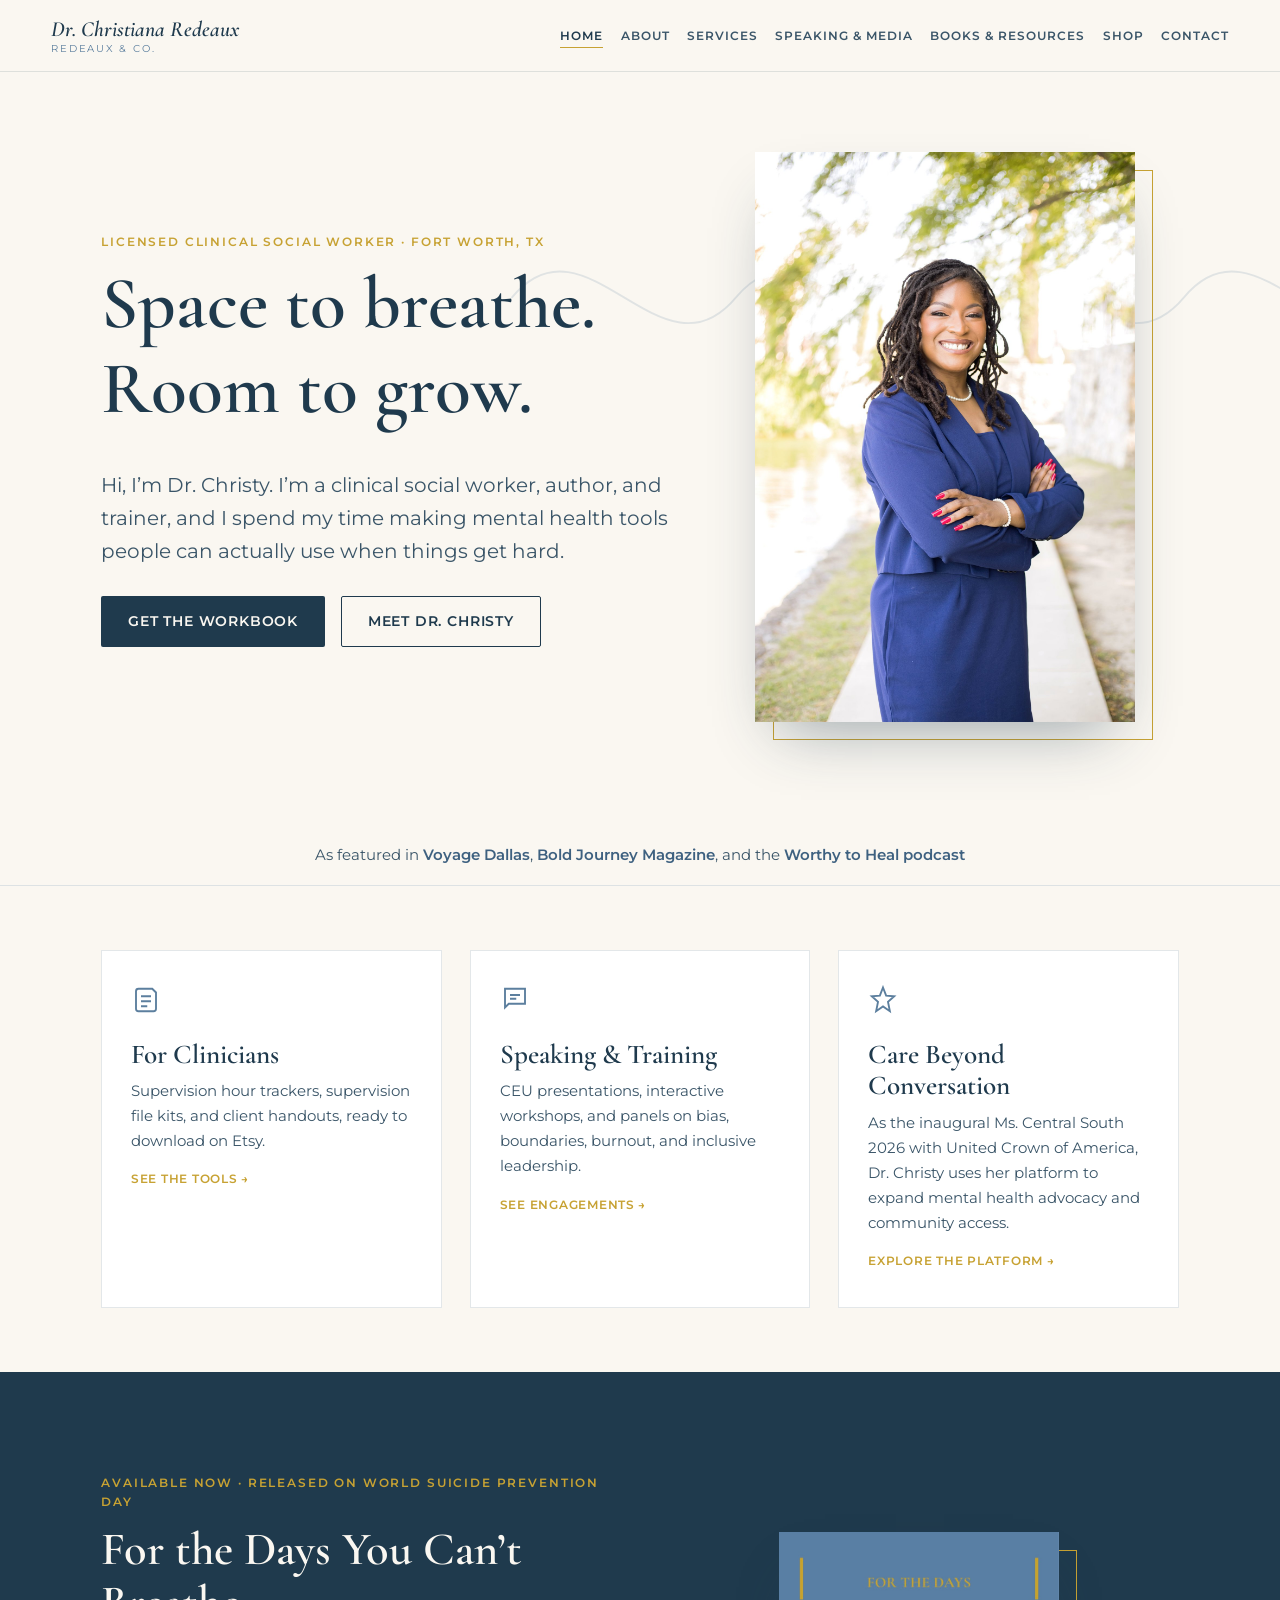
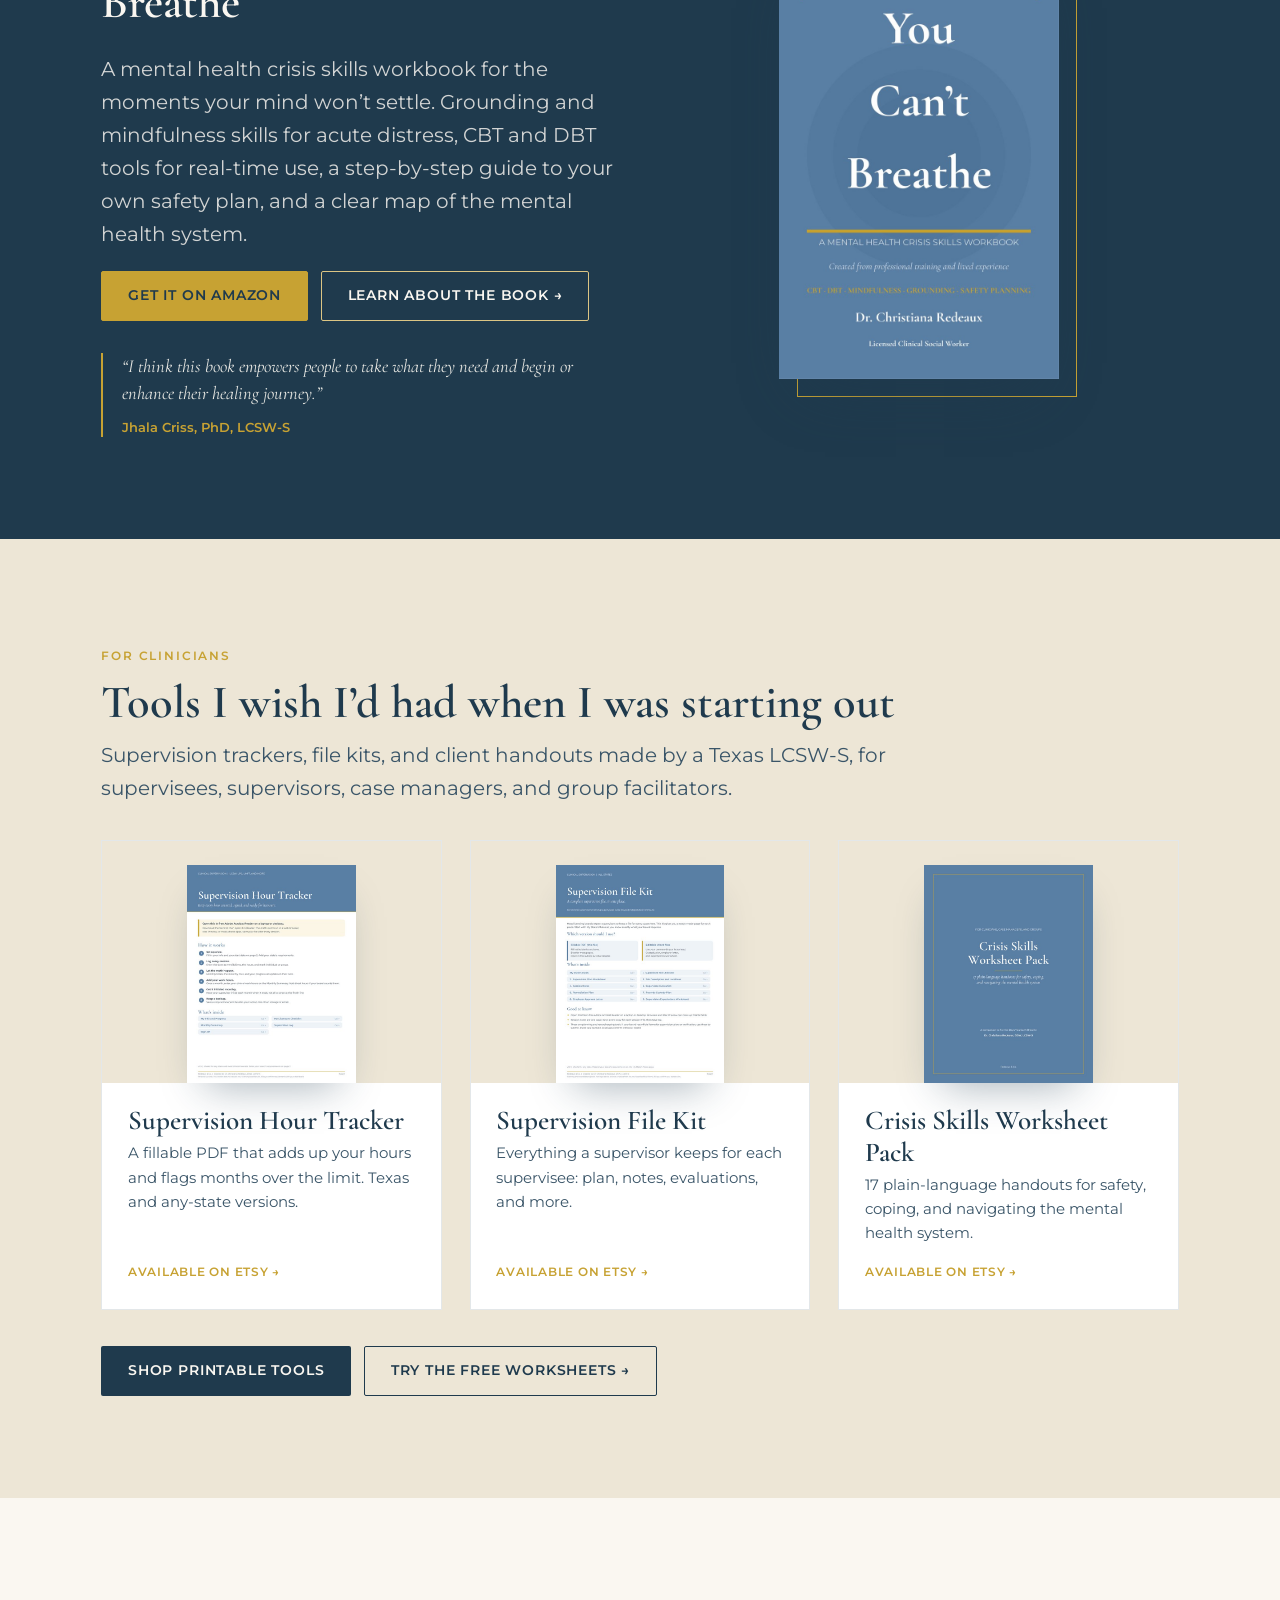
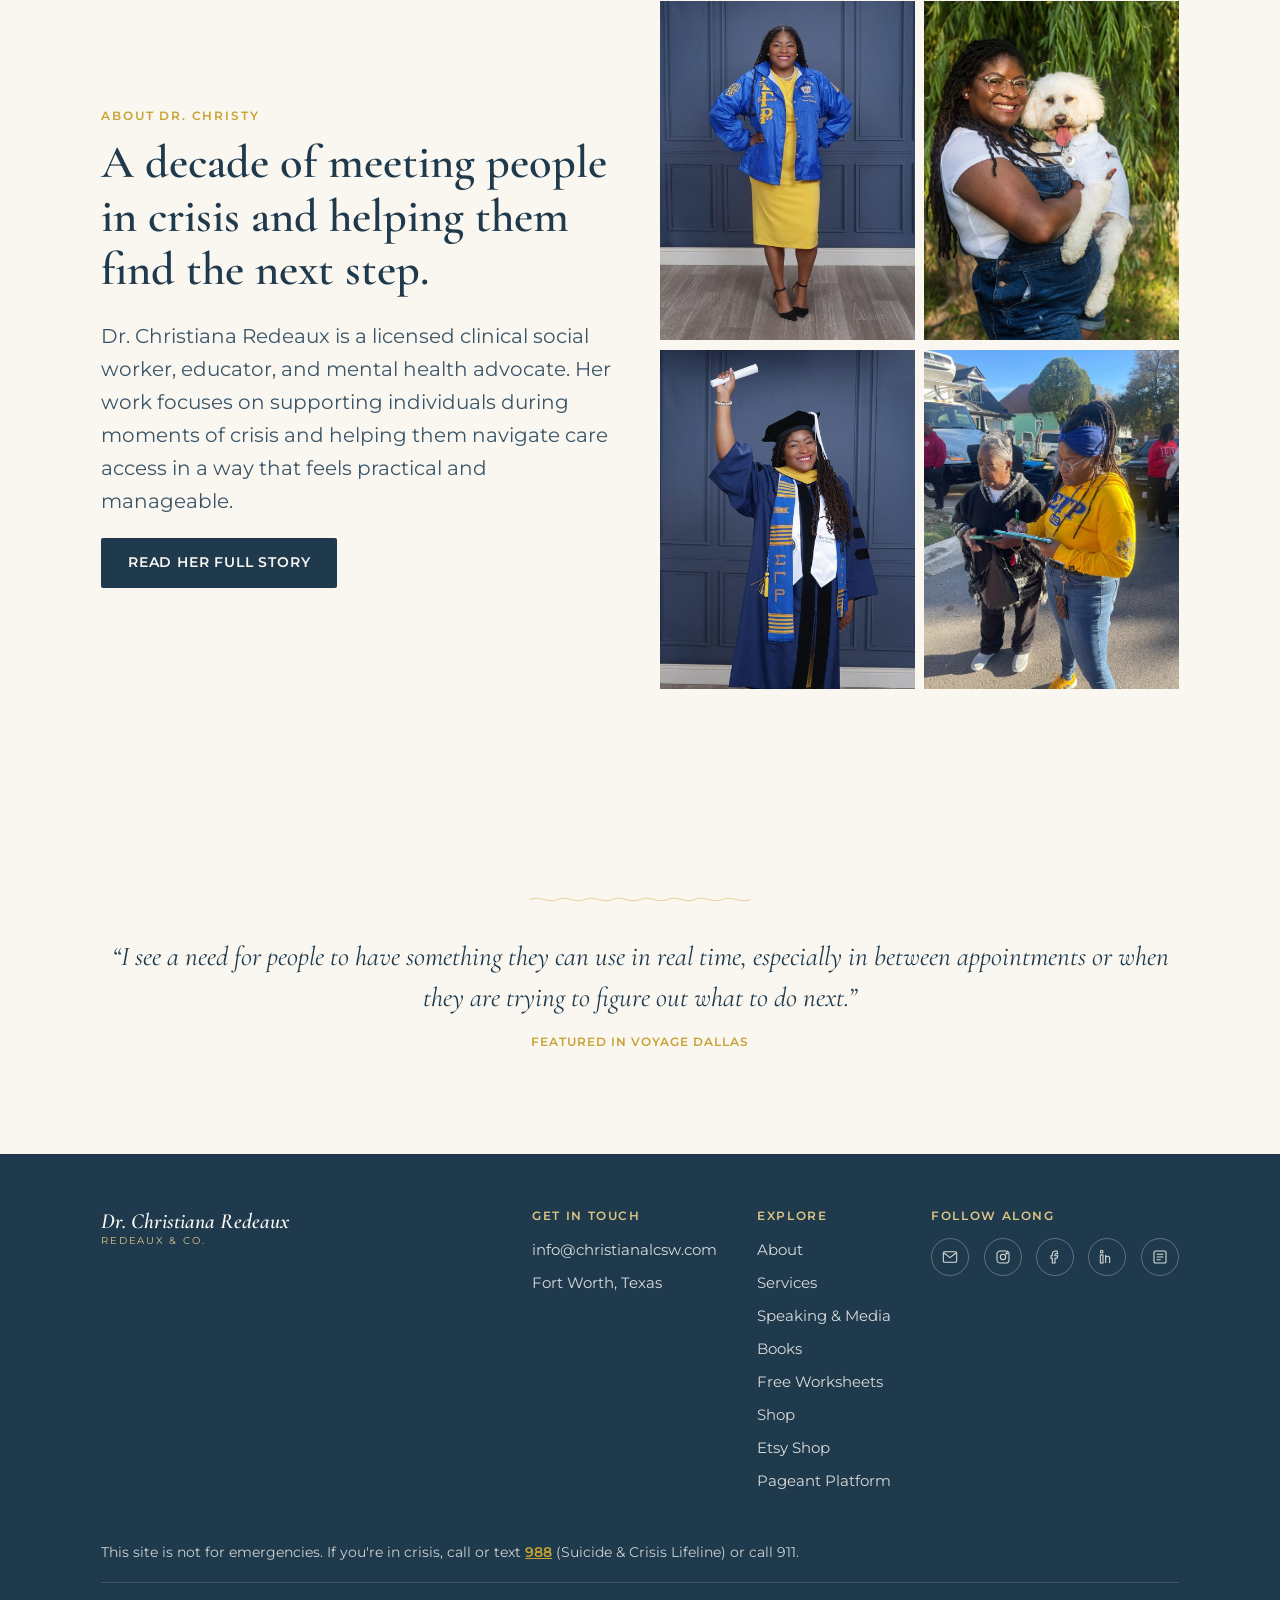
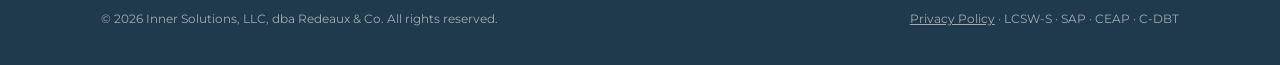
==== index.html @ 87acbcfc "Remove SAP evaluation services; no clinical work offered right now Co-Authored-By: Claude Opus 5.5 <" ====
<!DOCTYPE html>
<html lang="en">
<head>
<meta charset="UTF-8">
<meta name="viewport" content="width=device-width, initial-scale=1.0">
<title>Dr. Christiana Redeaux, LCSW-S | Redeaux &amp; Co.</title>
<meta name="description" content="Dr. Christiana Redeaux, LCSW-S, is a Fort Worth clinical social worker, author of For the Days You Can&#39;t Breathe, and the first Ms. Central South. Crisis skills books, clinician tools, and CEU trainings.">
<link rel="canonical" href="https://christianalcsw.com/">
<link rel="icon" href="favicon.svg" type="image/svg+xml">
<meta property="og:type" content="website">
<meta property="og:site_name" content="Dr. Christiana Redeaux">
<meta property="og:title" content="Dr. Christiana Redeaux, LCSW-S | Redeaux &amp; Co.">
<meta property="og:description" content="Fort Worth clinical social worker Dr. Christiana Redeaux, LCSW-S, author of For the Days You Can&#39;t Breathe and the first Ms. Central South. Clinician tools, books, and workshops.">
<meta property="og:url" content="https://christianalcsw.com/">
<meta property="og:image" content="https://christianalcsw.com/hero.jpg">
<meta name="twitter:card" content="summary_large_image">
<script type="application/ld+json">{"@context": "https://schema.org", "@graph": [{"@type": "Person", "@id": "https://christianalcsw.com/#person", "name": "Christiana Redeaux", "honorificPrefix": "Dr.", "honorificSuffix": "DSW, LCSW-S", "alternateName": "Dr. Christy", "jobTitle": "Licensed Clinical Social Worker and Author", "url": "https://christianalcsw.com/", "image": "https://christianalcsw.com/about-portrait.jpg", "address": {"@type": "PostalAddress", "addressLocality": "Fort Worth", "addressRegion": "TX", "addressCountry": "US"}, "worksFor": {"@id": "https://christianalcsw.com/#org"}, "award": "Inaugural Ms. Central South 2026, United Crown of America", "alumniOf": [{"@type": "CollegeOrUniversity", "name": "Simmons University"}, {"@type": "CollegeOrUniversity", "name": "University of Texas at Arlington"}], "sameAs": ["https://www.instagram.com/drchristianalcsw/", "https://www.facebook.com/christiana.redeaux/", "https://www.linkedin.com/in/christianaredeaux/", "https://socialworkeroffduty.substack.com"]}, {"@type": "Organization", "@id": "https://christianalcsw.com/#org", "name": "Redeaux & Co.", "legalName": "Inner Solutions, LLC", "alternateName": "Inner Solutions Publishing", "url": "https://christianalcsw.com/", "email": "info@christianalcsw.com", "founder": {"@id": "https://christianalcsw.com/#person"}, "address": {"@type": "PostalAddress", "addressLocality": "Fort Worth", "addressRegion": "TX", "addressCountry": "US"}}]}</script>
<link rel="preconnect" href="https://fonts.googleapis.com">
<link href="https://fonts.googleapis.com/css2?family=Cormorant+Garamond:ital,wght@0,500;0,600;1,500;1,600&family=Montserrat:wght@400;500;600;700&display=swap" rel="stylesheet">
<link rel="stylesheet" href="style.css">
<style>
  .tool-card { text-decoration: none; color: inherit; background: var(--white); border: 1px solid var(--line); display: flex; flex-direction: column; overflow: hidden; transition: transform 0.25s ease, box-shadow 0.25s ease; }
  .tool-card:hover { transform: translateY(-4px); box-shadow: 0 18px 34px -22px rgba(31,58,77,0.35); }
  .tool-cover { background: var(--sand); padding: 1.5rem 1.5rem 0; }
  .tool-cover img { max-width: 58%; margin: 0 auto; box-shadow: 0 20px 40px -18px rgba(31,58,77,0.4); }
  .tool-body { padding: 1.4rem 1.6rem 1.7rem; display: flex; flex-direction: column; flex: 1; }
  .tool-body h3 { margin-bottom: 0.3rem; }
  .tool-body p { color: var(--ink-soft); font-size: 0.92rem; margin-bottom: 1rem; }
  .tool-body .card-link { margin-top: auto; }
  .tool-card, .tool-card * { text-decoration: none; }
  .tool-card .card-link { display: inline-block; font-size: 0.78rem; font-weight: 600; letter-spacing: 0.06em; text-transform: uppercase; color: var(--gold); }
</style>
</head>
<body>

<header class="site-nav">
  <div class="wrap">
    <a href="index.html" class="wordmark">
      <span class="name">Dr. Christiana Redeaux</span>
      <span class="biz">Redeaux &amp; Co.</span>
    </a>
    <button class="nav-toggle" aria-label="Toggle menu" aria-expanded="false">
      <span></span><span></span><span></span>
    </button>
    <ul class="nav-links">
      <li><a href="index.html" aria-current="page">Home</a></li>
      <li><a href="about.html">About</a></li>
      <li><a href="services.html">Services</a></li>
      <li><a href="speaking.html">Speaking &amp; Media</a></li>
      <li><a href="books.html">Books &amp; Resources</a></li>
      <li><a href="shop.html">Shop</a></li>
      <li><a href="contact.html">Contact</a></li>
    </ul>
  </div>
</header>

<main>

  <section class="hero">
    <svg class="breath-line breath-ambient" viewBox="0 0 1200 400" style="position:absolute; right:-10%; top:10%; width:70%;" aria-hidden="true">
      <path d="M0,200 C100,80 200,320 300,200 C400,80 500,320 600,200 C700,80 800,320 900,200 C1000,80 1100,320 1200,200" />
    </svg>
    <div class="wrap">
      <div class="hero-copy">
        <span class="eyebrow">Licensed Clinical Social Worker &middot; Fort Worth, TX</span>
        <h1>Space to breathe.<br>Room to grow.</h1>
        <p class="lede">Hi, I&rsquo;m Dr. Christy. I&rsquo;m a clinical social worker, author, and trainer, and I spend my time making mental health tools people can actually use when things get hard.</p>
        <div class="hero-actions">
          <a href="books.html" class="btn btn-primary">Get the Workbook</a>
          <a href="about.html" class="btn btn-ghost">Meet Dr. Christy</a>
        </div>
      </div>
      <div class="hero-figure">
        <div class="photo-frame">
          <img src="hero.jpg" alt="Dr. Christiana Redeaux, arms crossed, smiling outdoors">
        </div>
      </div>
    </div>
  </section>

  <div class="press-strip">
    <div class="wrap">
      <p>As featured in <a href="speaking.html#press">Voyage Dallas</a>, <a href="speaking.html#press">Bold Journey Magazine</a>, and the <a href="speaking.html#press">Worthy to Heal podcast</a></p>
    </div>
  </div>

  <section class="section-tight">
    <div class="wrap">
      <div class="grid-3">
        <a class="card" href="shop.html#etsy" style="order:1;">
          <div class="card-icon">
            <svg width="30" height="30" viewBox="0 0 24 24" fill="none" stroke="currentColor" stroke-width="1.5"><path d="M4 19V5a2 2 0 0 1 2-2h11l3 3v13a2 2 0 0 1-2 2H6a2 2 0 0 1-2-2z"/><path d="M8 9h8M8 13h8M8 17h5"/></svg>
          </div>
          <h3>For Clinicians</h3>
          <p>Supervision hour trackers, supervision file kits, and client handouts, ready to download on Etsy.</p>
          <span class="card-link">See the Tools &rarr;</span>
        </a>
        <a class="card" href="speaking.html" style="order:2;">
          <div class="card-icon">
            <svg width="30" height="30" viewBox="0 0 24 24" fill="none" stroke="currentColor" stroke-width="1.5"><path d="M4 3h16v12H7l-3 3V3z"/><path d="M8 8h8M8 11h5"/></svg>
          </div>
          <h3>Speaking &amp; Training</h3>
          <p>CEU presentations, interactive workshops, and panels on bias, boundaries, burnout, and inclusive leadership.</p>
          <span class="card-link">See Engagements &rarr;</span>
        </a>
        <a class="card" href="platform.html" style="order:3;">
          <div class="card-icon">
            <svg width="30" height="30" viewBox="0 0 24 24" fill="none" stroke="currentColor" stroke-width="1.5"><path d="M12 2l2.5 6.5L21 9l-5 4.5L17.5 21 12 17.2 6.5 21 8 13.5 3 9l6.5-.5z"/></svg>
          </div>
          <h3>Care Beyond Conversation</h3>
          <p>As the inaugural Ms. Central South 2026 with United Crown of America, Dr. Christy uses her platform to expand mental health advocacy and community access.</p>
          <span class="card-link">Explore the Platform &rarr;</span>
        </a>
      </div>
    </div>
  </section>

  <section class="bg-ink" style="position:relative; overflow:hidden;">
    <svg class="breath-line" viewBox="0 0 1200 200" style="position:absolute; left:-5%; bottom:-20%; width:60%; opacity:0.18;" aria-hidden="true">
      <path d="M0,100 C100,20 200,180 300,100 C400,20 500,180 600,100 C700,20 800,180 900,100 C1000,20 1100,180 1200,100" />
    </svg>
    <div class="wrap" style="position:relative;">
      <div class="grid-2" style="align-items:center;">
        <div>
          <span class="eyebrow">Available now &middot; Released on World Suicide Prevention Day</span>
          <h2>For the Days You Can&rsquo;t Breathe</h2>
          <p class="lede" style="color:rgba(250,247,241,0.82);">A mental health crisis skills workbook for the moments your mind won&rsquo;t settle. Grounding and mindfulness skills for acute distress, CBT and DBT tools for real&#8209;time use, a step&#8209;by&#8209;step guide to your own safety plan, and a clear map of the mental health system.</p>
          <div style="display:flex; flex-wrap:wrap; gap:0.8rem; margin-top:0.8rem;">
            <a href="https://a.co/d/07p84dok" target="_blank" rel="noopener" class="btn btn-primary" style="background:var(--gold); border-color:var(--gold); color:var(--ink);">Get It on Amazon</a>
            <a href="books.html" class="btn btn-ghost on-dark">Learn About the Book &rarr;</a>
          </div>
          <blockquote class="home-praise">
            &ldquo;I think this book empowers people to take what they need and begin or enhance their healing journey.&rdquo;
            <cite>Jhala Criss, PhD, LCSW-S</cite>
          </blockquote>
        </div>
        <div class="center">
          <div class="photo-frame" style="max-width:280px;">
            <img loading="lazy" src="book-cover.jpg" alt="For the Days You Can't Breathe: A Mental Health Crisis Skills Workbook, by Dr. Christiana Redeaux">
          </div>
        </div>
      </div>
    </div>
  </section>

  <!-- ===== FOR CLINICIANS ===== -->
  <section class="bg-sand" id="clinicians">
    <div class="wrap">
      <span class="eyebrow">For Clinicians</span>
      <h2 style="margin-bottom:0.6rem;">Tools I wish I&rsquo;d had when I was starting out</h2>
      <p class="lede" style="max-width:40em; margin-bottom:2.2rem;">Supervision trackers, file kits, and client handouts made by a Texas LCSW-S, for supervisees, supervisors, case managers, and group facilitators.</p>
      <div class="grid-3">
        <a class="tool-card" href="https://www.etsy.com/shop/RedeauxAndCo" target="_blank" rel="noopener">
          <div class="tool-cover"><img loading="lazy" src="etsy-hour-tracker.jpg" alt="Supervision Hour Tracker cover page"></div>
          <div class="tool-body">
            <h3>Supervision Hour Tracker</h3>
            <p>A fillable PDF that adds up your hours and flags months over the limit. Texas and any-state versions.</p>
            <span class="card-link">Available on Etsy &rarr;</span>
          </div>
        </a>
        <a class="tool-card" href="https://www.etsy.com/shop/RedeauxAndCo" target="_blank" rel="noopener">
          <div class="tool-cover"><img loading="lazy" src="etsy-supervision-kit.jpg" alt="Supervision File Kit cover page"></div>
          <div class="tool-body">
            <h3>Supervision File Kit</h3>
            <p>Everything a supervisor keeps for each supervisee: plan, notes, evaluations, and more.</p>
            <span class="card-link">Available on Etsy &rarr;</span>
          </div>
        </a>
        <a class="tool-card" href="https://www.etsy.com/shop/RedeauxAndCo" target="_blank" rel="noopener">
          <div class="tool-cover"><img loading="lazy" src="etsy-worksheet-pack.jpg" alt="Crisis Skills Worksheet Pack cover page"></div>
          <div class="tool-body">
            <h3>Crisis Skills Worksheet Pack</h3>
            <p>17 plain-language handouts for safety, coping, and navigating the mental health system.</p>
            <span class="card-link">Available on Etsy &rarr;</span>
          </div>
        </a>
      </div>
      <div style="display:flex; flex-wrap:wrap; gap:0.8rem; margin-top:2.2rem;">
        <a href="https://www.etsy.com/shop/RedeauxAndCo" target="_blank" rel="noopener" class="btn btn-primary">Shop Printable Tools</a>
        <a href="resources.html" class="btn btn-ghost">Try the Free Worksheets &rarr;</a>
      </div>
    </div>
  </section>

  <section>
    <div class="wrap">
      <div class="grid-2" style="align-items:center;">
        <div>
          <span class="eyebrow">About Dr. Christy</span>
          <h2>A decade of meeting people in crisis and helping them find the next step.</h2>
          <p class="lede">Dr. Christiana Redeaux is a licensed clinical social worker, educator, and mental health advocate. Her work focuses on supporting individuals during moments of crisis and helping them navigate care access in a way that feels practical and manageable.</p>
          <a href="about.html" class="btn btn-primary">Read Her Full Story</a>
        </div>
        <div class="photo-strip" style="grid-template-columns: repeat(2, 1fr);">
          <img loading="lazy" src="photo-org.jpg" alt="Dr. Christiana Redeaux at a Sigma Gamma Rho event">
          <img loading="lazy" src="photo-frankie.jpg" alt="Dr. Christiana Redeaux holding her dog, Frankie">
          <img loading="lazy" src="photo-grad.jpg" alt="Dr. Christiana Redeaux at her DSW graduation">
          <img loading="lazy" src="photo-community.jpg" alt="Dr. Christiana Redeaux at a community service event">
        </div>
      </div>
    </div>
  </section>

  <section>
    <div class="wrap center">
      <svg class="breath-line breath-divider" viewBox="0 0 1200 60" aria-hidden="true"><path d="M0,30 C50,5 100,55 150,30 C200,5 250,55 300,30 C350,5 400,55 450,30 C500,5 550,55 600,30 C650,5 700,55 750,30 C800,5 850,55 900,30 C950,5 1000,55 1050,30 C1100,5 1150,55 1200,30"/></svg>
      <blockquote class="pull-quote" style="margin:2rem auto 0;">
        &ldquo;I see a need for people to have something they can use in real time, especially in between appointments or when they are trying to figure out what to do next.&rdquo;
        <cite>Featured in Voyage Dallas</cite>
      </blockquote>
    </div>
  </section>

</main>

<footer class="site-footer">
  <div class="wrap">
    <div class="footer-top">
      <div class="wordmark">
        <span class="name">Dr. Christiana Redeaux</span>
        <span class="biz">Redeaux &amp; Co.</span>
      </div>
      <div class="footer-links">
        <div class="footer-col">
          <h4>Get in Touch</h4>
          <a href="mailto:info@christianalcsw.com">info@christianalcsw.com</a>
          <p>Fort Worth, Texas</p>
        </div>
        <div class="footer-col">
          <h4>Explore</h4>
          <a href="about.html">About</a>
          <a href="services.html">Services</a>
          <a href="speaking.html">Speaking &amp; Media</a>
          <a href="books.html">Books</a>
          <a href="resources.html">Free Worksheets</a>
          <a href="shop.html">Shop</a>
          <a href="https://www.etsy.com/shop/RedeauxAndCo" target="_blank" rel="noopener">Etsy Shop</a>
          <a href="platform.html">Pageant Platform</a>
        </div>
        <div class="footer-col">
          <h4>Follow Along</h4>
          <div class="social-row">
            <a href="mailto:info@christianalcsw.com" aria-label="Email"><svg width="16" height="16" viewBox="0 0 24 24" fill="none" stroke="currentColor" stroke-width="1.6"><rect x="2" y="4" width="20" height="16" rx="2"/><path d="M3 6l9 7 9-7"/></svg></a>
            <a href="https://www.instagram.com/drchristianalcsw/" target="_blank" rel="noopener" aria-label="Instagram"><svg width="16" height="16" viewBox="0 0 24 24" fill="none" stroke="currentColor" stroke-width="1.6"><rect x="3" y="3" width="18" height="18" rx="5"/><circle cx="12" cy="12" r="4"/><circle cx="17.5" cy="6.5" r="1"/></svg></a>
            <a href="https://www.facebook.com/christiana.redeaux/" target="_blank" rel="noopener" aria-label="Facebook"><svg width="16" height="16" viewBox="0 0 24 24" fill="none" stroke="currentColor" stroke-width="1.6"><path d="M15 3h-2a5 5 0 0 0-5 5v2H6v4h2v7h4v-7h3l1-4h-4V8a1 1 0 0 1 1-1h3z"/></svg></a>
            <a href="https://www.linkedin.com/in/christianaredeaux/" target="_blank" rel="noopener" aria-label="LinkedIn"><svg width="16" height="16" viewBox="0 0 24 24" fill="none" stroke="currentColor" stroke-width="1.6"><rect x="2" y="9" width="4" height="12"/><circle cx="4" cy="4" r="2"/><path d="M10 21v-7a3 3 0 0 1 6 0v7M10 9v12"/></svg></a>
            <a href="https://socialworkeroffduty.substack.com" target="_blank" rel="noopener" aria-label="Substack"><svg width="16" height="16" viewBox="0 0 24 24" fill="none" stroke="currentColor" stroke-width="1.6"><rect x="3" y="3" width="18" height="18" rx="2"/><path d="M7 8h10M7 12h10M7 16h6"/></svg></a>
          </div>
        </div>
      </div>
    </div>
    <p class="footer-crisis">This site is not for emergencies. If you're in crisis, call or text <a href="tel:988">988</a> (Suicide &amp; Crisis Lifeline) or call 911.</p>
    <div class="footer-bottom">
      <span>&copy; 2026 Inner Solutions, LLC, dba Redeaux &amp; Co. All rights reserved.</span>
      <span><a href="privacy.html">Privacy Policy</a> &middot; LCSW-S &middot; SAP &middot; CEAP &middot; C-DBT</span>
    </div>
  </div>
</footer>
<script src="main.js"></script>
<!-- Cloudflare Web Analytics --><script type='module' src='https://static.cloudflareinsights.com/beacon.min.js' data-cf-beacon='{"token": "75fb87a5f35241efbea28dea47acafc8"}'></script><!-- End Cloudflare Web Analytics -->
</body>
</html>
---- style.css ----
/* ============================================
   Dr. Christiana Redeaux / Redeaux & Co.
   Design tokens
   ============================================ */
:root {
  --ink: #1F3A4D;
  --ink-soft: #3A5568;
  --blue: #5C7F9E;
  --blue-deep: #3E6180;
  --gold: #C7A233;
  --gold-soft: #DCC584;
  --ivory: #FAF7F1;
  --sand: #EDE6D6;
  --white: #FFFFFF;
  --line: rgba(31, 58, 77, 0.12);

  --font-display: 'Cormorant Garamond', Georgia, serif;
  --font-body: 'Montserrat', -apple-system, BlinkMacSystemFont, sans-serif;

  --max: 1180px;
  --pad: clamp(1.25rem, 4vw, 3.5rem);
}

* { box-sizing: border-box; }
html { scroll-behavior: smooth; }

body {
  margin: 0;
  background: var(--ivory);
  color: var(--ink);
  font-family: var(--font-body);
  font-size: 16px;
  line-height: 1.65;
  -webkit-font-smoothing: antialiased;
}

img { max-width: 100%; display: block; }

a { color: inherit; }

h1, h2, h3, h4 {
  font-family: var(--font-display);
  font-weight: 600;
  line-height: 1.15;
  margin: 0 0 0.5em;
  color: var(--ink);
}

h1 { font-size: clamp(2.6rem, 6vw, 4.6rem); font-weight: 600; }
h2 { font-size: clamp(2rem, 4vw, 2.9rem); }
h3 { font-size: clamp(1.35rem, 2.4vw, 1.7rem); }

p { margin: 0 0 1em; }

.eyebrow {
  display: inline-block;
  font-family: var(--font-body);
  font-size: 0.72rem;
  font-weight: 600;
  letter-spacing: 0.16em;
  text-transform: uppercase;
  color: var(--gold);
  margin-bottom: 0.9em;
}

.lede {
  font-size: clamp(1.05rem, 1.6vw, 1.25rem);
  color: var(--ink-soft);
  max-width: 46em;
}

.wrap {
  max-width: var(--max);
  margin: 0 auto;
  padding-left: var(--pad);
  padding-right: var(--pad);
}

section { padding: clamp(3.5rem, 8vw, 6.5rem) 0; }
.section-tight { padding: clamp(2.5rem, 5vw, 4rem) 0; }

.bg-sand { background: var(--sand); }
.bg-ink { background: var(--ink); color: var(--ivory); }
.bg-ink h2, .bg-ink h3, .bg-ink h1 { color: var(--ivory); }
.bg-blue { background: var(--blue-deep); color: var(--ivory); }
.bg-blue h2, .bg-blue h3 { color: var(--ivory); }

/* ---------- Buttons ---------- */
.btn {
  display: inline-flex;
  align-items: center;
  gap: 0.5em;
  font-family: var(--font-body);
  font-size: 0.85rem;
  font-weight: 600;
  letter-spacing: 0.06em;
  text-transform: uppercase;
  text-decoration: none;
  padding: 0.95em 1.9em;
  border-radius: 2px;
  border: 1px solid transparent;
  cursor: pointer;
  transition: transform 0.25s ease, background 0.25s ease, color 0.25s ease, border-color 0.25s ease;
}
.btn-primary {
  background: var(--ink);
  color: var(--ivory);
}
.btn-primary:hover { background: var(--gold); color: var(--ink); transform: translateY(-2px); }

.btn-ghost {
  background: transparent;
  color: var(--ink);
  border-color: var(--ink);
}
.btn-ghost:hover { background: var(--ink); color: var(--ivory); transform: translateY(-2px); }

.on-dark.btn-ghost { color: var(--ivory); border-color: var(--gold-soft); }
.on-dark.btn-ghost:hover { background: var(--gold); color: var(--ink); border-color: var(--gold); }

/* ---------- Nav ---------- */
.site-nav {
  position: sticky;
  top: 0;
  z-index: 50;
  background: rgba(250, 247, 241, 0.92);
  backdrop-filter: blur(8px);
  border-bottom: 1px solid var(--line);
}
.site-nav .wrap {
  max-width: 1320px;
  gap: 2rem;
  display: flex;
  align-items: center;
  justify-content: space-between;
  padding-top: 1.1rem;
  padding-bottom: 1.1rem;
}
.wordmark {
  text-decoration: none;
  line-height: 1.1;
}
.wordmark .name {
  white-space: nowrap;
  font-family: var(--font-display);
  font-style: italic;
  font-size: 1.35rem;
  font-weight: 600;
  color: var(--ink);
  display: block;
}
.wordmark .biz {
  font-family: var(--font-body);
  font-size: 0.62rem;
  letter-spacing: 0.18em;
  text-transform: uppercase;
  color: var(--blue);
  display: block;
  margin-top: 0.15em;
}
.nav-links {
  display: flex;
  gap: clamp(0.9rem, 1.35vw, 2.1rem);
  list-style: none;
  margin: 0;
  padding: 0;
}
.nav-links a {
  text-decoration: none;
  white-space: nowrap;
  font-size: 0.78rem;
  font-weight: 600;
  letter-spacing: 0.08em;
  text-transform: uppercase;
  color: var(--ink-soft);
  padding-bottom: 4px;
  border-bottom: 1px solid transparent;
  transition: color 0.2s ease, border-color 0.2s ease;
}
.nav-links a:hover,
.nav-links a[aria-current="page"] {
  color: var(--ink);
  border-color: var(--gold);
}
.nav-toggle {
  display: none;
  background: none;
  border: none;
  cursor: pointer;
  padding: 0.4rem;
}
.nav-toggle span {
  display: block;
  width: 24px;
  height: 2px;
  background: var(--ink);
  margin: 5px 0;
}

@media (max-width: 1260px) {
  .nav-toggle { display: block; }
  .nav-links {
    position: absolute;
    top: 100%;
    left: 0;
    right: 0;
    background: var(--ivory);
    flex-direction: column;
    gap: 0;
    border-bottom: 1px solid var(--line);
    max-height: 0;
    overflow: hidden;
    transition: max-height 0.3s ease;
  }
  .nav-links.open { max-height: 560px; }
  .nav-links li { border-top: 1px solid var(--line); }
  .nav-links a { display: block; padding: 1rem var(--pad); }
}

/* ---------- Breath line signature ---------- */
.breath-line { display: block; width: 100%; height: auto; overflow: visible; }
.breath-line path {
  fill: none;
  stroke: var(--gold);
  stroke-width: 3;
  stroke-linecap: round;
  transform-box: fill-box;
  transform-origin: center;
  animation: breathe 6.5s ease-in-out infinite;
}
.breath-ambient path { stroke: var(--blue); stroke-width: 2.5; }
@keyframes breathe {
  0%, 100% { transform: scaleY(0.55); }
  50% { transform: scaleY(1.25); }
}
.breath-divider { max-width: 220px; margin: 0 auto; opacity: 0.8; }
.breath-divider.left { margin: 0; }

.breath-ambient {
  position: absolute;
  z-index: 0;
  opacity: 0.16;
  pointer-events: none;
}

@media (prefers-reduced-motion: reduce) {
  .breath-line path { animation: none; transform: scaleY(0.9); }
}

/* ---------- Hero ---------- */
.hero {
  position: relative;
  overflow: hidden;
  padding-top: clamp(3rem, 7vw, 5rem);
}
.hero .wrap {
  display: grid;
  grid-template-columns: 1.1fr 0.9fr;
  gap: 2.5rem;
  align-items: center;
}
.hero-copy { position: relative; z-index: 2; }
.hero-actions { display: flex; flex-wrap: wrap; gap: 1rem; margin-top: 1.8rem; }
.hero-figure {
  position: relative;
  display: flex;
  justify-content: center;
  align-items: center;
}
@media (max-width: 900px) {
  .hero .wrap { grid-template-columns: 1fr; text-align: left; }
  .hero-figure { order: -1; max-width: 300px; margin: 0 auto 1.5rem; }
}

/* ---------- Gold frame device (recurring photo treatment) ---------- */
.photo-frame {
  position: relative;
  z-index: 2;
  max-width: 380px;
  margin: 0 auto;
}
.photo-frame::after {
  content: '';
  position: absolute;
  top: 18px;
  left: 18px;
  right: -18px;
  bottom: -18px;
  border: 1.5px solid var(--gold);
  z-index: -1;
}
.photo-frame img {
  position: relative;
  z-index: 1;
  width: 100%;
  display: block;
  box-shadow: 0 30px 60px -25px rgba(31, 58, 77, 0.45);
}
.photo-frame.wide { max-width: 460px; }

/* ---------- Cards / grids ---------- */
.grid-3 {
  display: grid;
  grid-template-columns: repeat(3, 1fr);
  gap: 1.75rem;
}
.grid-2 {
  display: grid;
  grid-template-columns: 1fr 1fr;
  gap: 2.5rem;
}
@media (max-width: 780px) {
  .grid-3 { grid-template-columns: 1fr; }
  .grid-2 { grid-template-columns: 1fr; }
}

.card {
  background: var(--white);
  border: 1px solid var(--line);
  padding: 2.1rem 1.8rem;
  transition: transform 0.25s ease, box-shadow 0.25s ease;
  text-decoration: none;
  display: block;
}
.card:hover { transform: translateY(-4px); box-shadow: 0 18px 34px -22px rgba(31,58,77,0.35); }
.card .card-icon { color: var(--blue); margin-bottom: 1rem; }
.card h3 { margin-bottom: 0.5rem; }
.card p { color: var(--ink-soft); margin-bottom: 0; font-size: 0.95rem; }
.card .card-link { display: inline-block; margin-top: 1rem; font-size: 0.78rem; font-weight: 600; letter-spacing: 0.06em; text-transform: uppercase; color: var(--gold); }

/* ---------- Photo strip ---------- */
.photo-strip {
  display: grid;
  grid-template-columns: repeat(6, 1fr);
  gap: 0.6rem;
}
.photo-strip img {
  width: 100%;
  aspect-ratio: 3 / 4;
  object-fit: cover;
  object-position: center 15%;
}
@media (max-width: 780px) {
  .photo-strip { grid-template-columns: repeat(3, 1fr); }
}
@media (max-width: 480px) {
  .photo-strip { grid-template-columns: repeat(2, 1fr); }
}

/* ---------- Definition-style lists ---------- */
.dl { display: flex; flex-direction: column; gap: 1.6rem; }
.dl dt { font-family: var(--font-display); font-size: 1.2rem; font-weight: 600; margin-bottom: 0.2rem; }
.dl dd { margin: 0; color: var(--ink-soft); }

.tag-row { display: flex; flex-wrap: wrap; gap: 0.6rem; }
.tag {
  font-size: 0.78rem;
  font-weight: 600;
  letter-spacing: 0.03em;
  padding: 0.5em 1em;
  border: 1px solid var(--blue);
  color: var(--blue-deep);
  border-radius: 999px;
}

/* ---------- FAQ (details/summary) ---------- */
.faq-item {
  border-bottom: 1px solid var(--line);
}
.faq-item summary {
  cursor: pointer;
  list-style: none;
  padding: 1.3rem 0;
  font-family: var(--font-display);
  font-size: 1.15rem;
  font-weight: 600;
  display: flex;
  justify-content: space-between;
  align-items: center;
  gap: 1rem;
}
.faq-item summary::-webkit-details-marker { display: none; }
.faq-item summary::after {
  content: '+';
  font-size: 1.4rem;
  color: var(--gold);
  flex-shrink: 0;
  transition: transform 0.25s ease;
}
.faq-item[open] summary::after { transform: rotate(45deg); }
.faq-item .faq-body { padding-bottom: 1.4rem; color: var(--ink-soft); max-width: 62em; }

/* ---------- Pull quote ---------- */
.pull-quote {
  font-family: var(--font-display);
  font-style: italic;
  font-size: clamp(1.3rem, 2.4vw, 1.7rem);
  line-height: 1.5;
  max-width: 42em;
  color: var(--ink);
}
.pull-quote cite {
  display: block;
  margin-top: 0.9rem;
  font-family: var(--font-body);
  font-style: normal;
  font-size: 0.78rem;
  font-weight: 600;
  letter-spacing: 0.08em;
  text-transform: uppercase;
  color: var(--gold);
}

/* ---------- Footer ---------- */
.site-footer {
  background: var(--ink);
  color: var(--ivory);
  padding: 3.5rem 0 2.2rem;
}
.footer-top {
  display: flex;
  justify-content: space-between;
  align-items: flex-start;
  gap: 2rem;
  flex-wrap: wrap;
  padding-bottom: 2.4rem;
}
.footer-top .wordmark .name { color: var(--ivory); }
.footer-top .wordmark .biz { color: var(--gold-soft); }
.footer-links { display: flex; gap: 2.5rem; flex-wrap: wrap; }
.footer-col h4 {
  color: var(--gold-soft);
  font-family: var(--font-body);
  font-size: 0.72rem;
  letter-spacing: 0.14em;
  text-transform: uppercase;
  margin-bottom: 0.9rem;
}
.footer-col a, .footer-col p {
  display: block;
  text-decoration: none;
  color: var(--ivory);
  opacity: 0.85;
  font-size: 0.92rem;
  margin-bottom: 0.55rem;
}
.footer-col a:hover { opacity: 1; color: var(--gold-soft); }
.social-row { display: flex; gap: 0.9rem; margin-top: 0.4rem; }
.social-row a {
  width: 38px; height: 38px;
  border: 1px solid rgba(250,247,241,0.35);
  border-radius: 999px;
  display: flex; align-items: center; justify-content: center;
}
.social-row a:hover { border-color: var(--gold); background: rgba(199,162,51,0.15); }
.footer-bottom {
  border-top: 1px solid rgba(250,247,241,0.15);
  padding-top: 1.6rem;
  font-size: 0.78rem;
  color: rgba(250,247,241,0.6);
  display: flex;
  justify-content: space-between;
  flex-wrap: wrap;
  gap: 0.5rem;
}

/* ---------- Page hero (interior pages) ---------- */
.page-hero { padding: clamp(2.8rem, 6vw, 4.5rem) 0 clamp(2rem, 4vw, 3rem); position: relative; overflow: hidden; }
.page-hero h1 { max-width: 20em; }

/* ---------- Utility ---------- */
.center { text-align: center; }
.mt-0 { margin-top: 0; }
.stack { display: flex; flex-direction: column; gap: 0.4rem; }
.divider { height: 1px; background: var(--line); border: none; margin: 2.5rem 0; }

/* Press strip */
.press-strip { border-bottom: 1px solid rgba(90,127,165,0.18); padding: 1.1rem 0; text-align: center; }
.press-strip p { margin: 0; font-size: 0.95rem; color: var(--ink-soft); }
.press-strip a { color: var(--blue-deep); font-weight: 600; text-decoration: none; }
.press-strip a:hover, .press-strip a:focus-visible { text-decoration: underline; }

/* Homepage review on dark band */
.home-praise { margin: 2rem 0 0; padding-left: 1.2rem; border-left: 2px solid var(--gold); font-family: var(--font-display); font-style: italic; font-size: 1.15rem; line-height: 1.5; color: rgba(250,247,241,0.9); max-width: 34em; }
.home-praise cite { display: block; margin-top: 0.6rem; font-family: var(--font-body); font-style: normal; font-size: 0.8rem; font-weight: 600; color: var(--gold); }

/* Crisis line in footer */
.footer-crisis { font-size: 0.85rem; color: rgba(250,247,241,0.8); margin: 0 0 1.2rem; }
.footer-crisis a { color: var(--gold); font-weight: 600; }
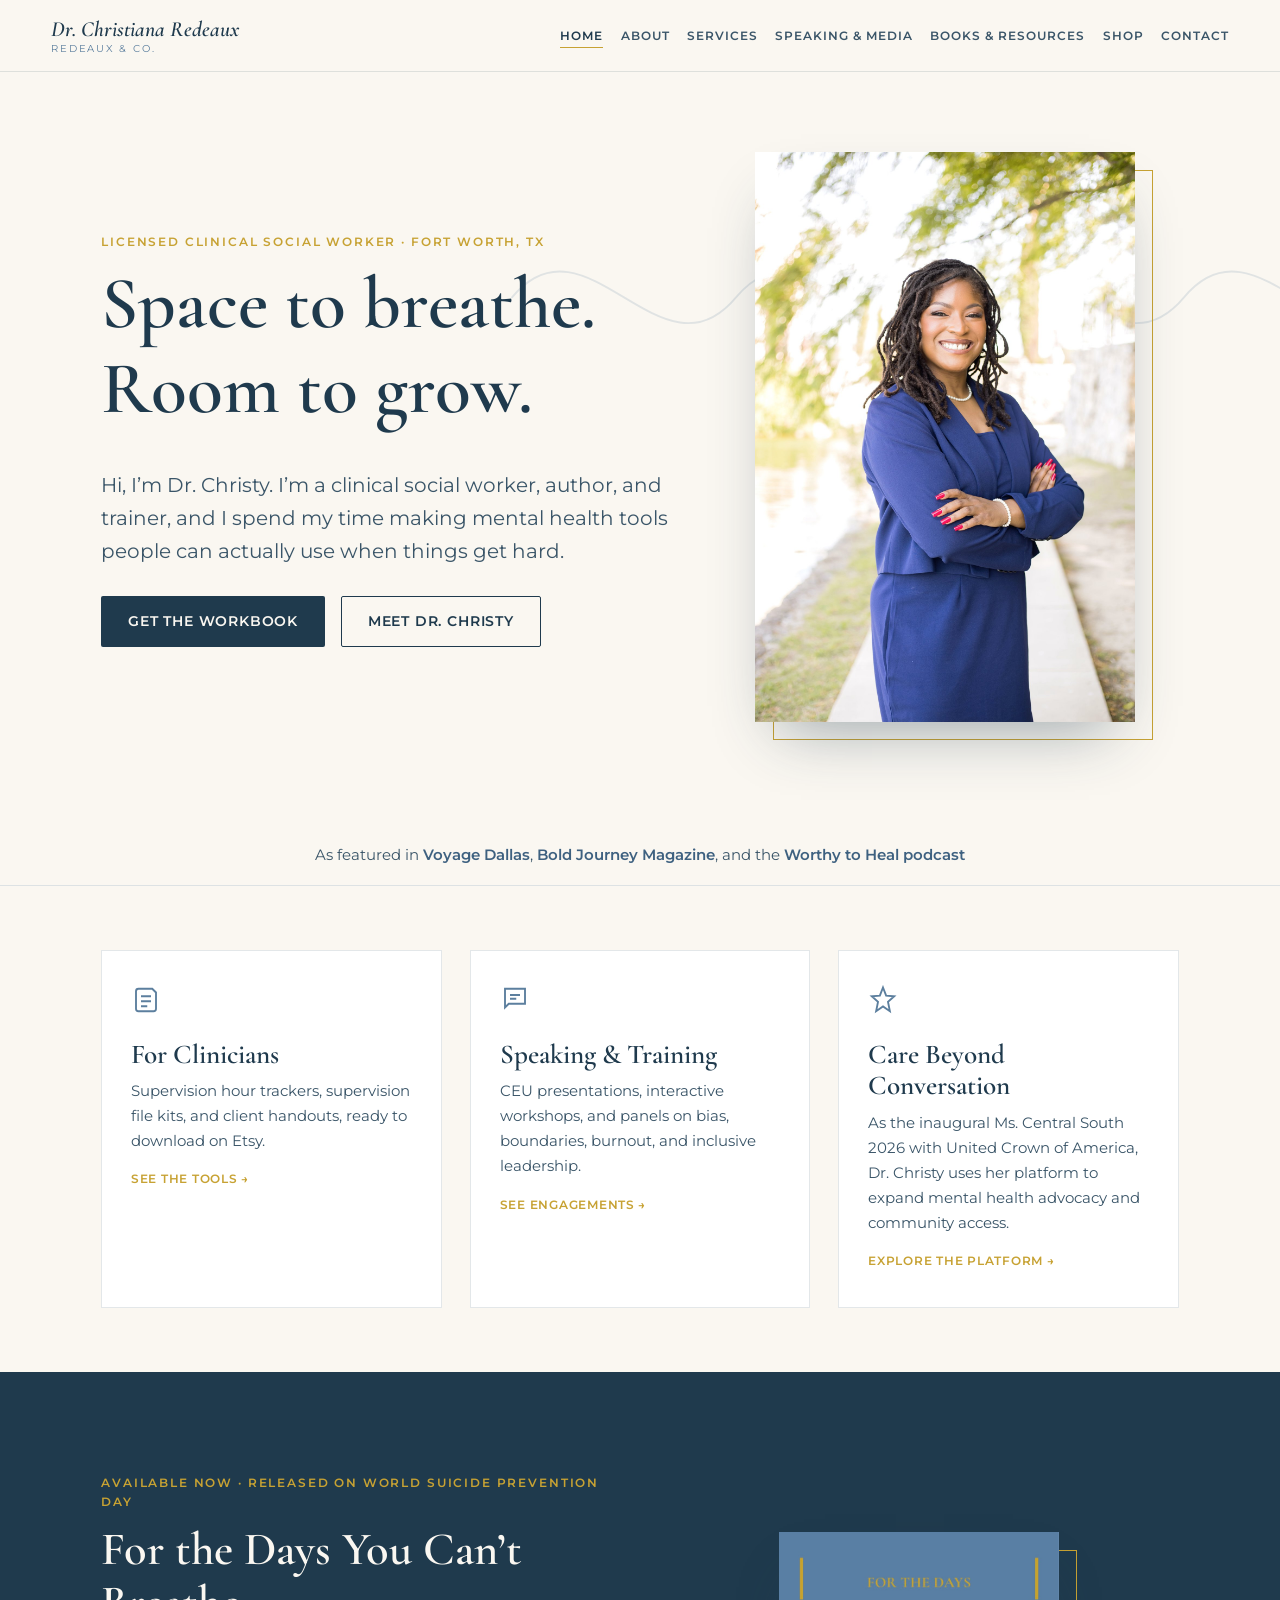
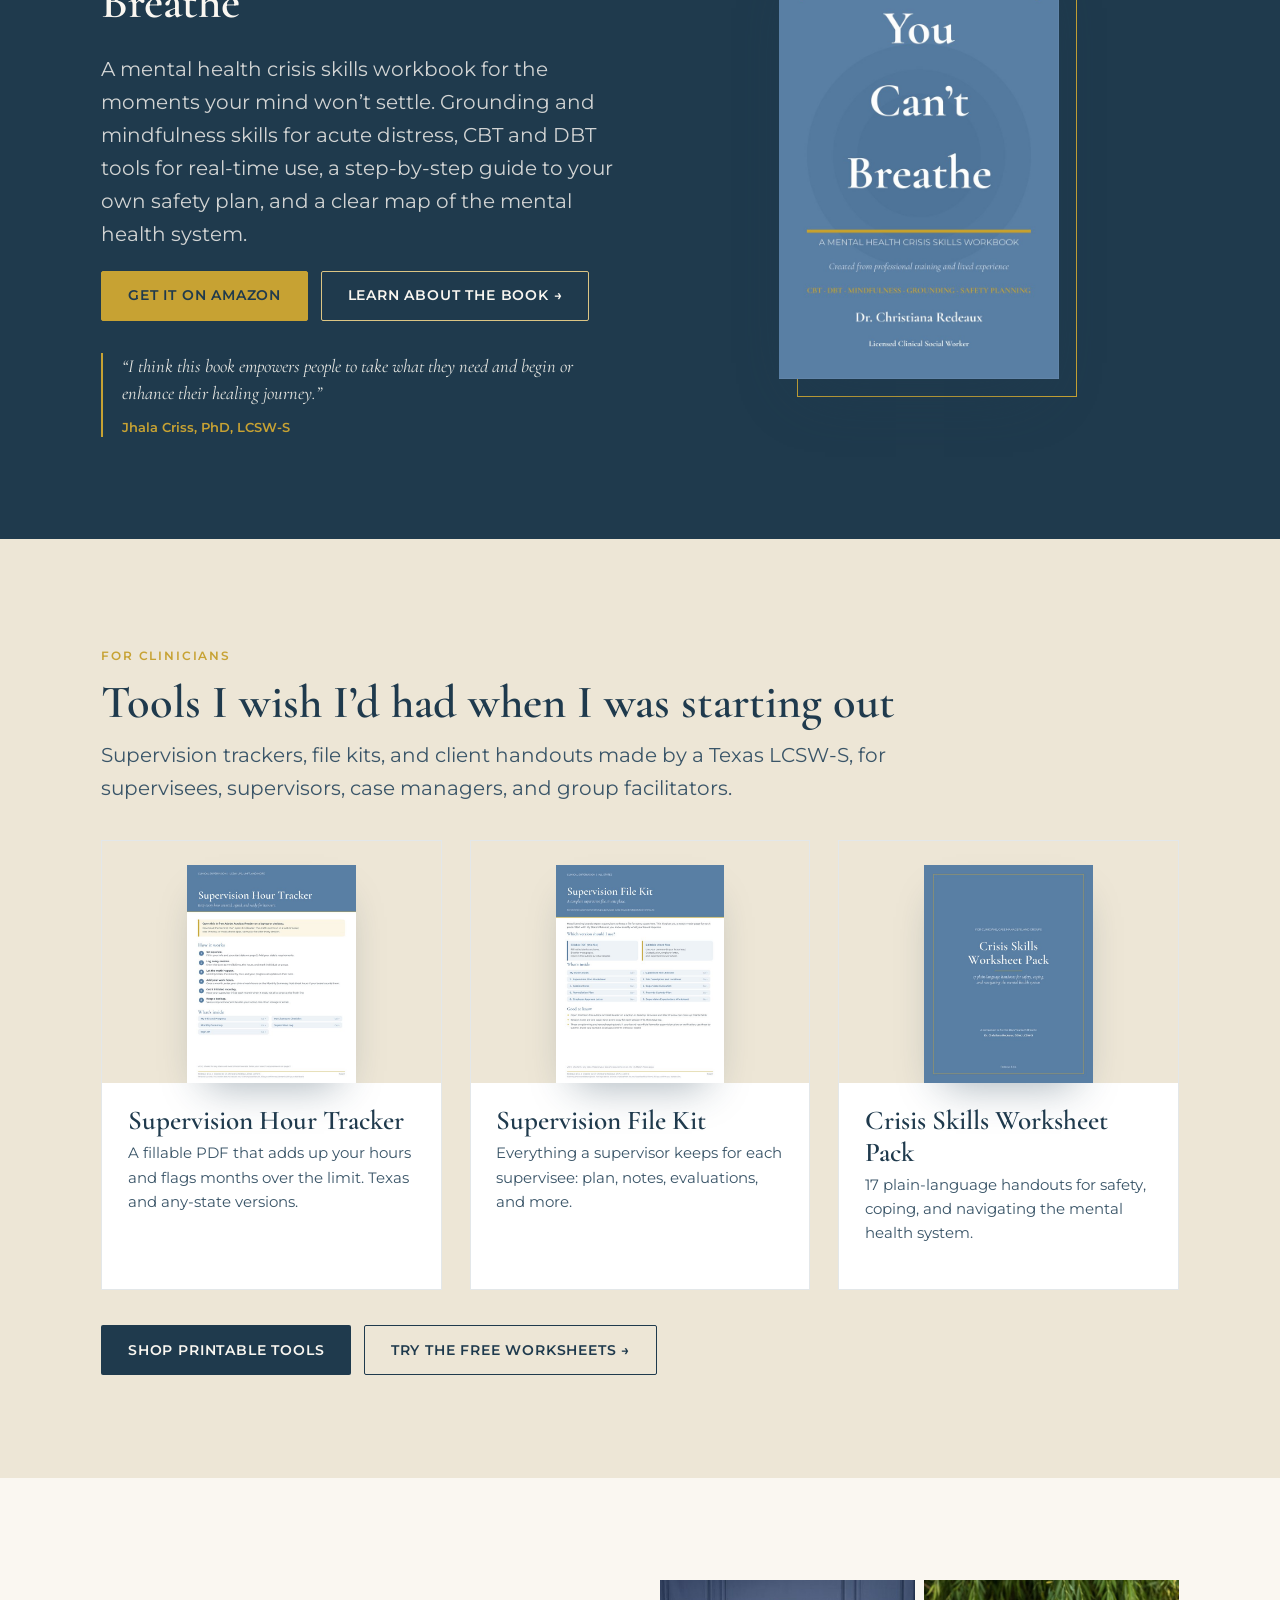
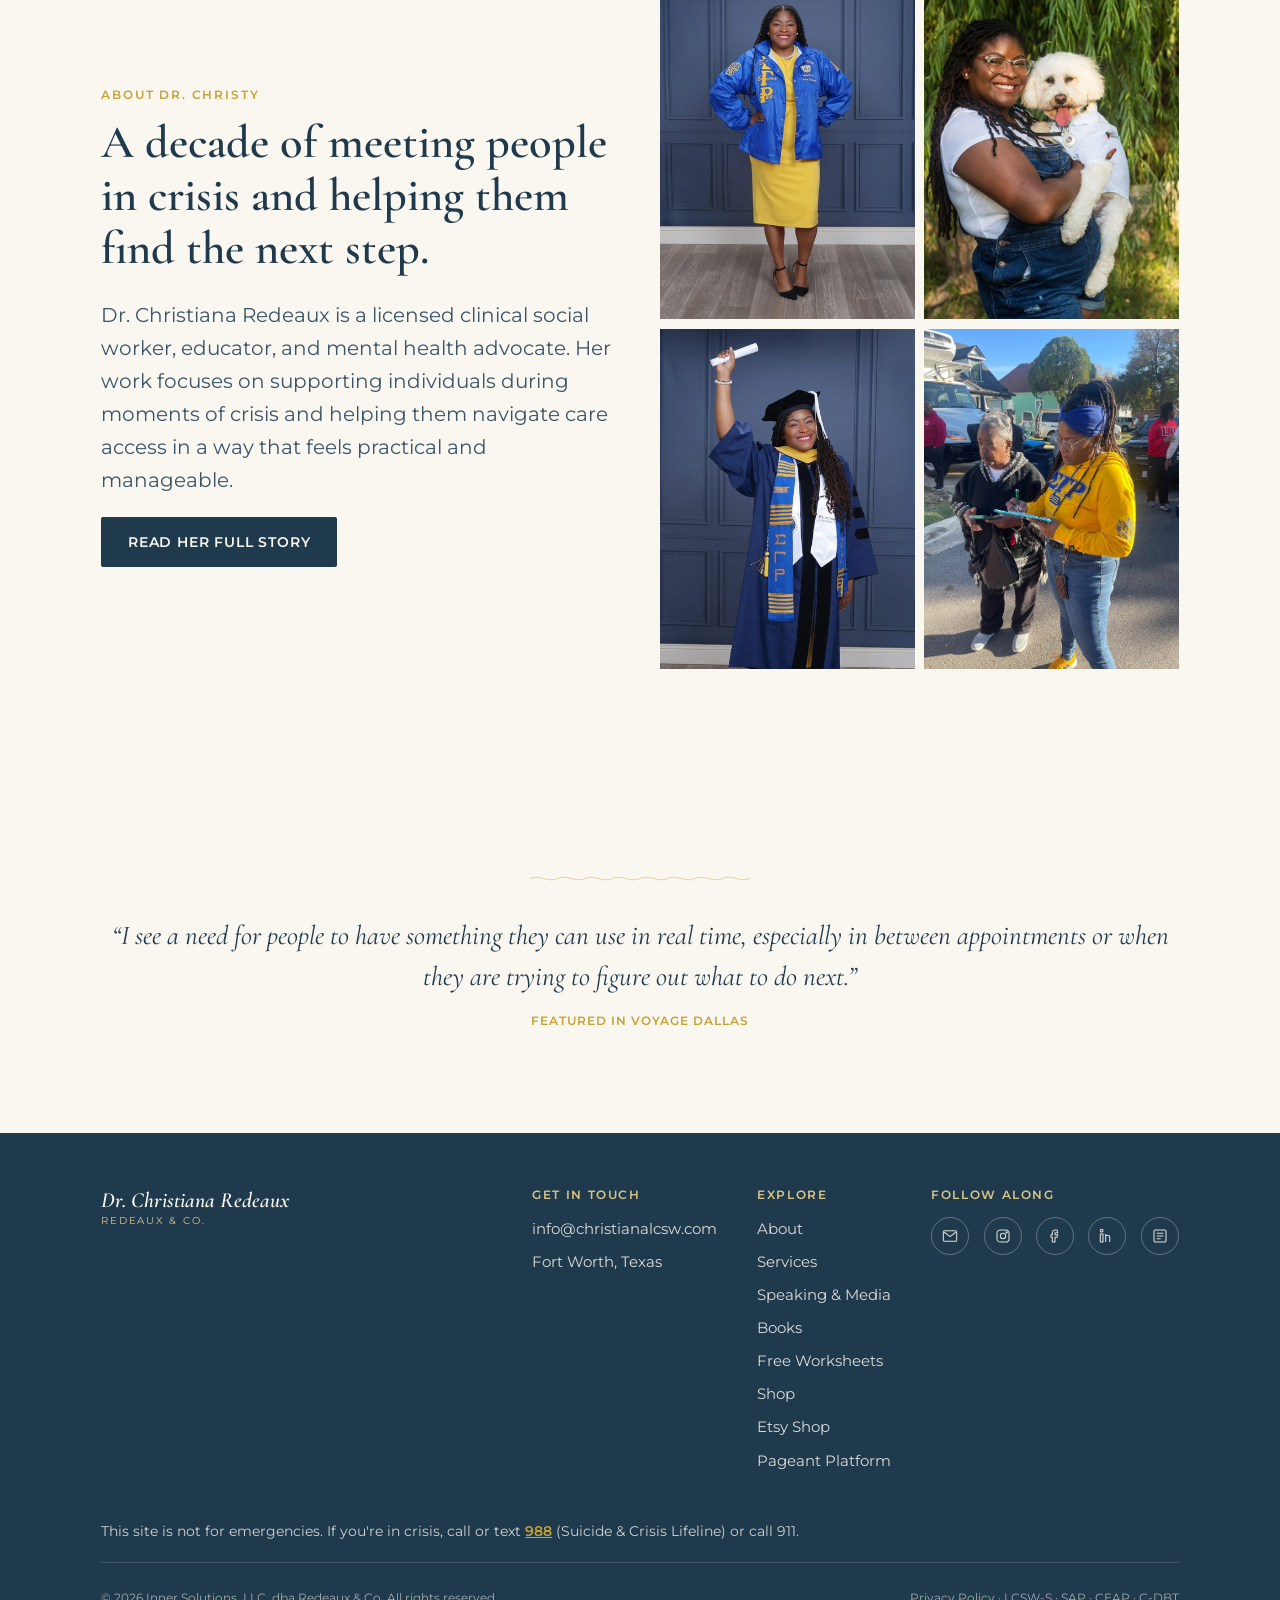
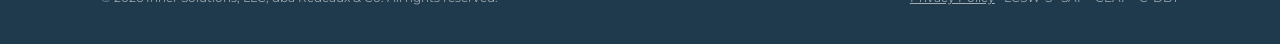
==== commit a3bbf8dc: "Use one Shop on Etsy button instead of one per card Co-Authored-By: Claude Opus 5.5 <noreply@anthrop" ====
--- a/index.html
+++ b/index.html
@@ -155,7 +155,6 @@
           <div class="tool-body">
             <h3>Supervision Hour Tracker</h3>
             <p>A fillable PDF that adds up your hours and flags months over the limit. Texas and any-state versions.</p>
-            <span class="card-link">Available on Etsy &rarr;</span>
           </div>
         </a>
         <a class="tool-card" href="https://www.etsy.com/shop/RedeauxAndCo" target="_blank" rel="noopener">
@@ -163,7 +162,6 @@
           <div class="tool-body">
             <h3>Supervision File Kit</h3>
             <p>Everything a supervisor keeps for each supervisee: plan, notes, evaluations, and more.</p>
-            <span class="card-link">Available on Etsy &rarr;</span>
           </div>
         </a>
         <a class="tool-card" href="https://www.etsy.com/shop/RedeauxAndCo" target="_blank" rel="noopener">
@@ -171,7 +169,6 @@
           <div class="tool-body">
             <h3>Crisis Skills Worksheet Pack</h3>
             <p>17 plain-language handouts for safety, coping, and navigating the mental health system.</p>
-            <span class="card-link">Available on Etsy &rarr;</span>
           </div>
         </a>
       </div>
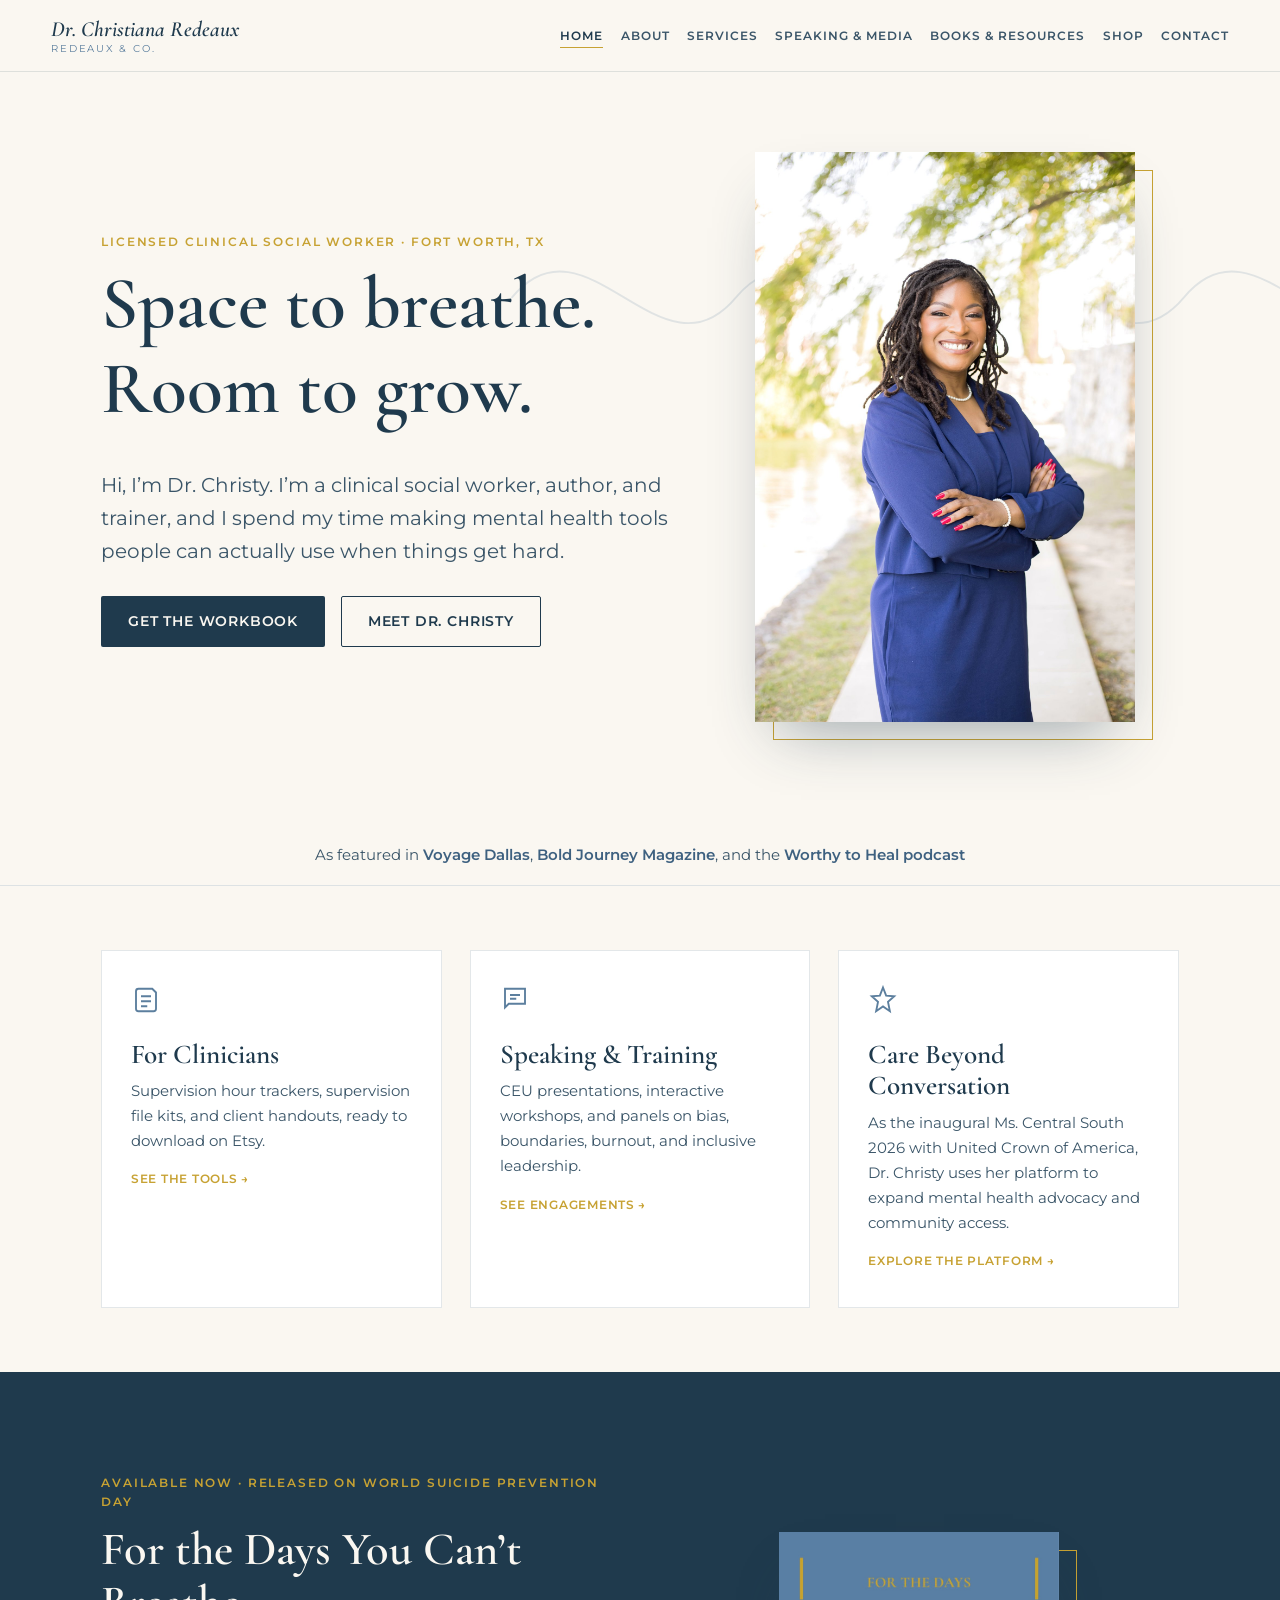
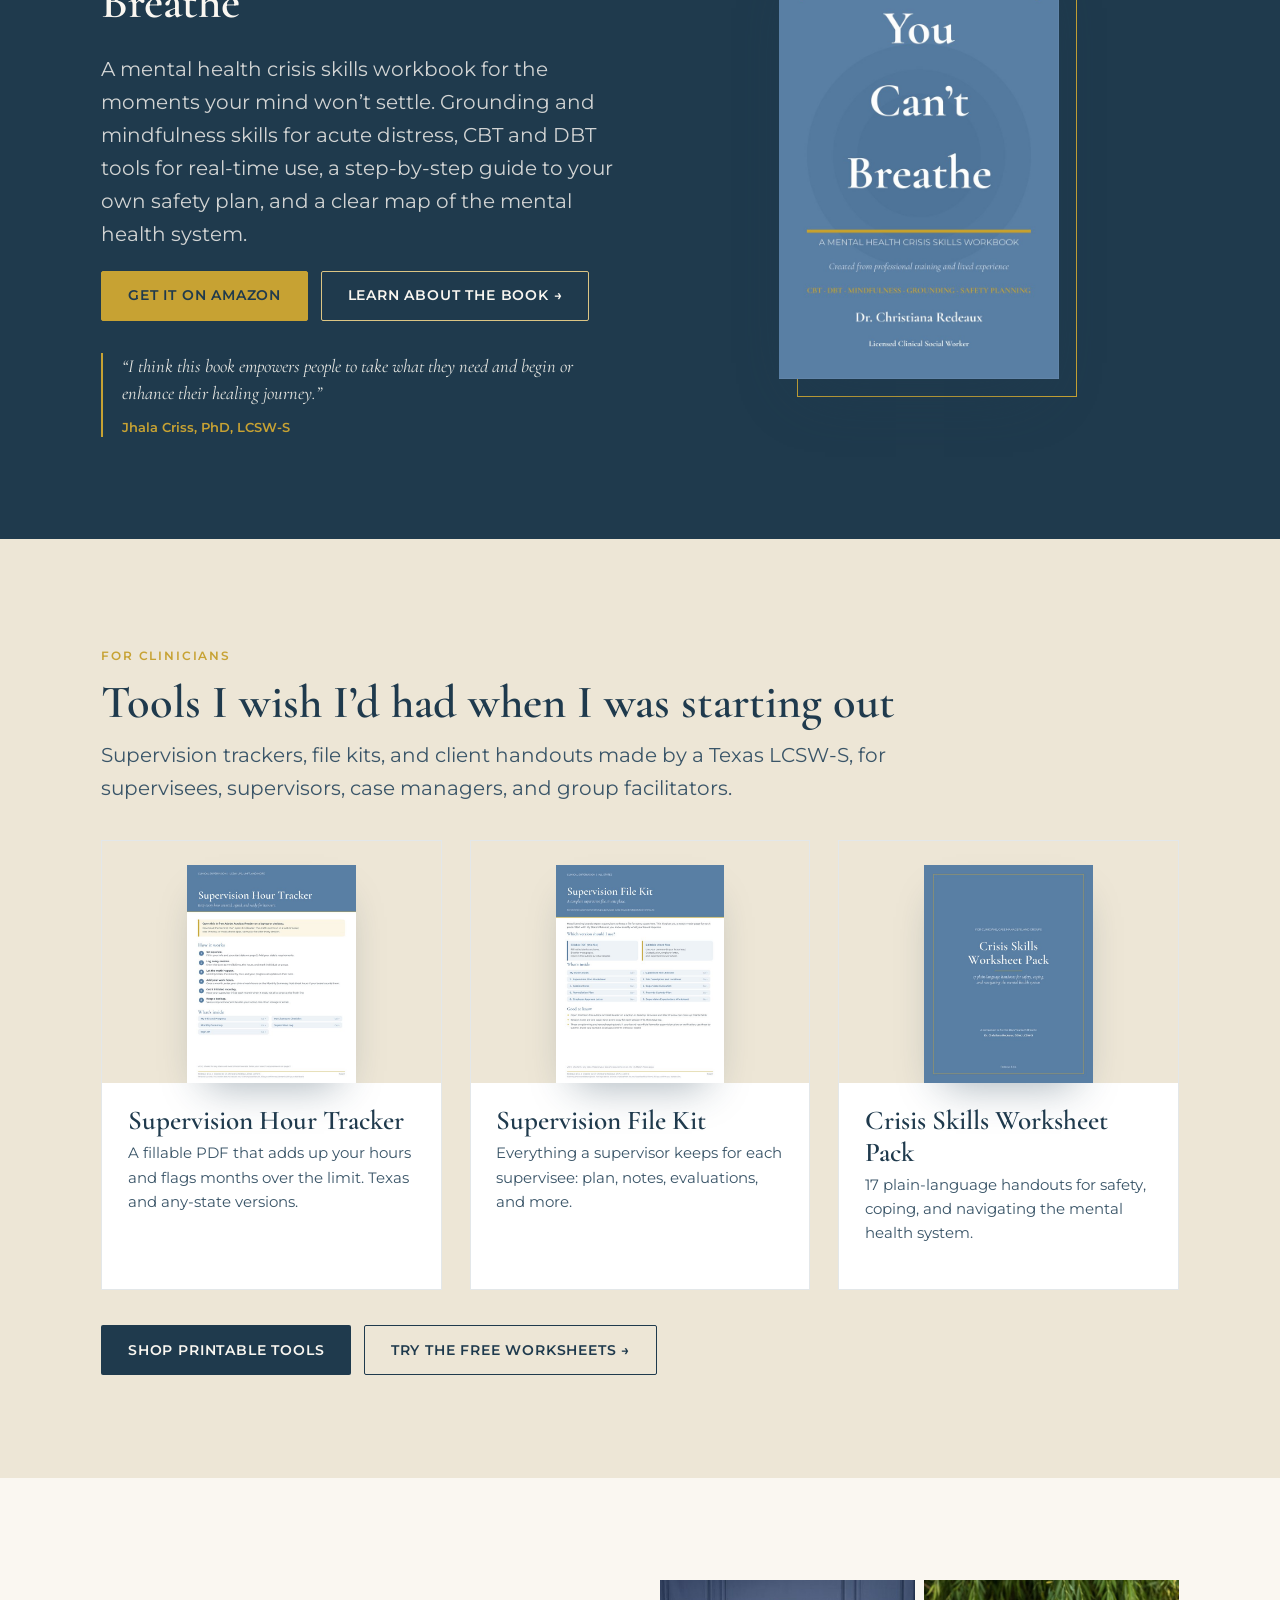
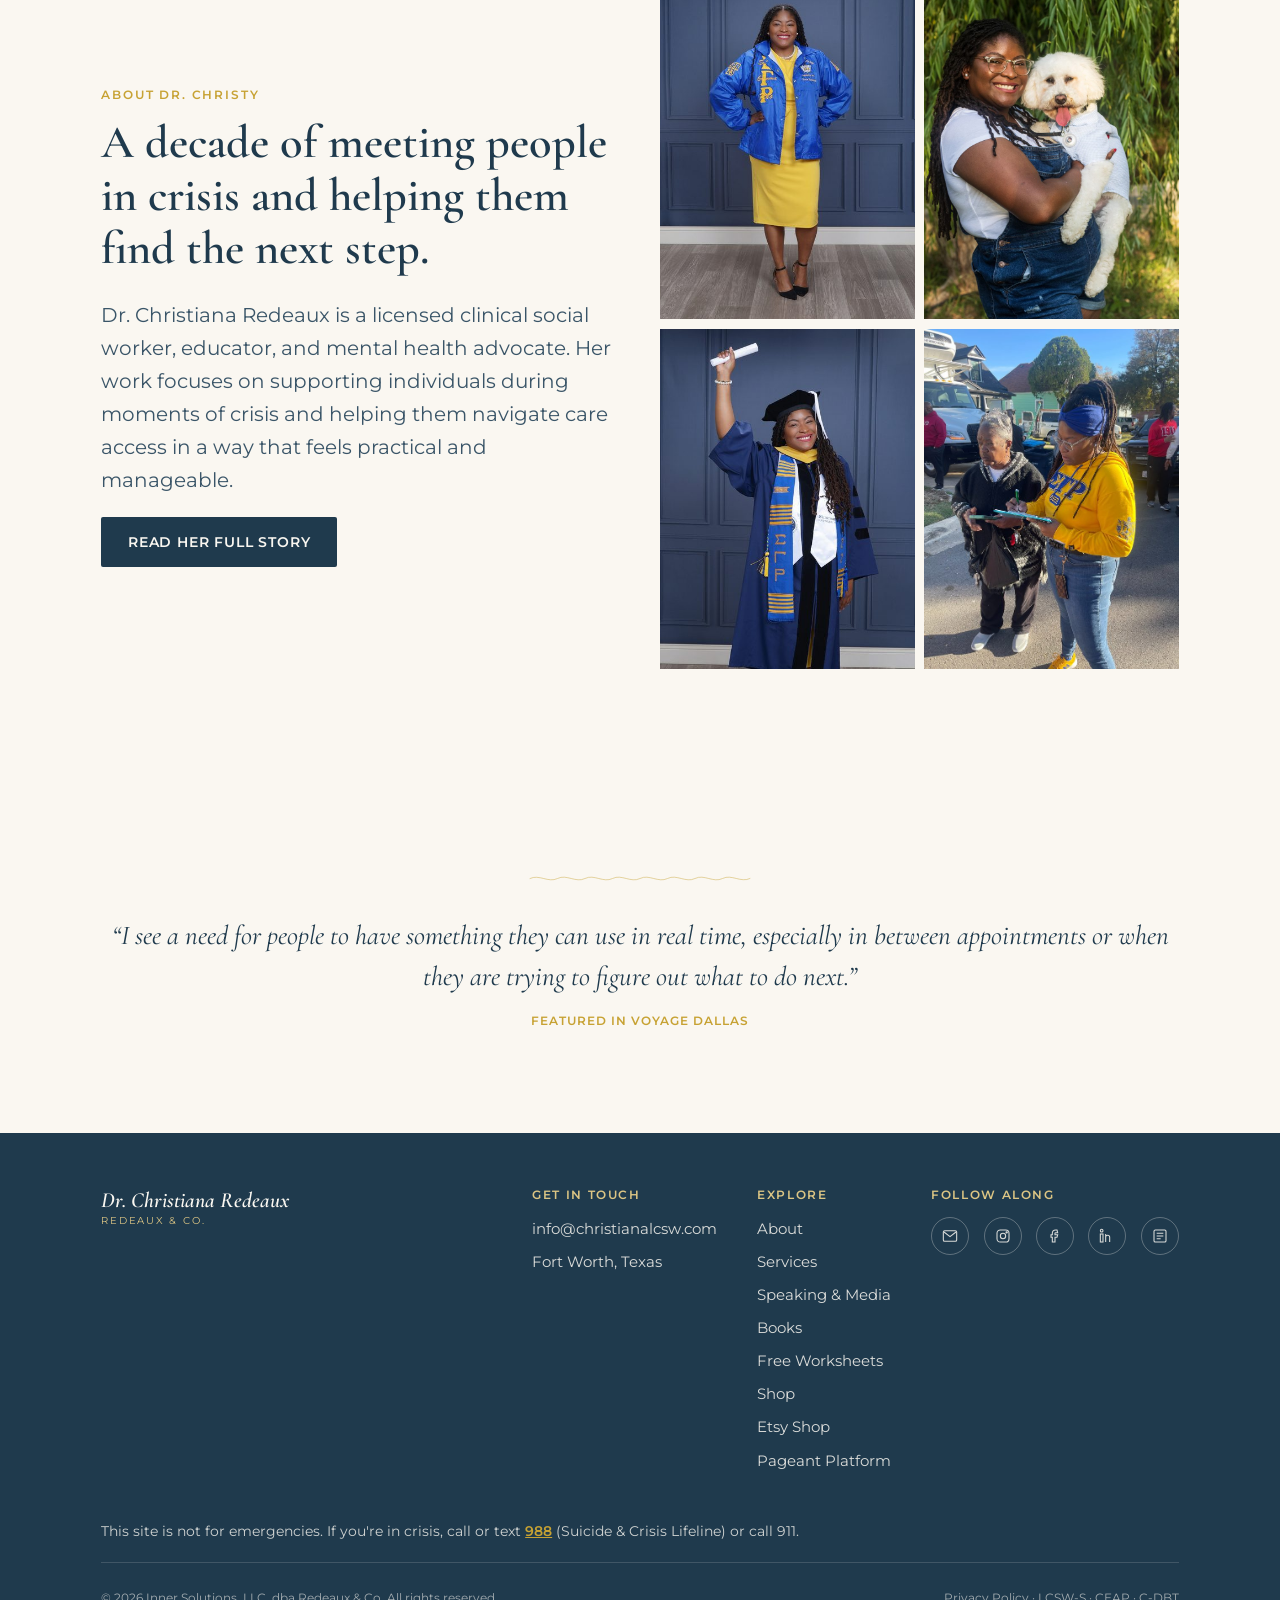
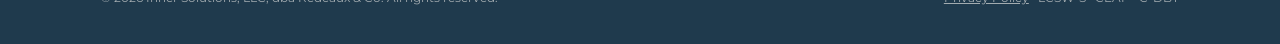
==== commit ea589249: "Tie Redeaux & Co. to Inner Solutions on About page; drop SAP from headline credentials Co-Authored-B" ====
--- a/index.html
+++ b/index.html
@@ -14,7 +14,7 @@
 <meta property="og:url" content="https://christianalcsw.com/">
 <meta property="og:image" content="https://christianalcsw.com/hero.jpg">
 <meta name="twitter:card" content="summary_large_image">
-<script type="application/ld+json">{"@context": "https://schema.org", "@graph": [{"@type": "Person", "@id": "https://christianalcsw.com/#person", "name": "Christiana Redeaux", "honorificPrefix": "Dr.", "honorificSuffix": "DSW, LCSW-S", "alternateName": "Dr. Christy", "jobTitle": "Licensed Clinical Social Worker and Author", "url": "https://christianalcsw.com/", "image": "https://christianalcsw.com/about-portrait.jpg", "address": {"@type": "PostalAddress", "addressLocality": "Fort Worth", "addressRegion": "TX", "addressCountry": "US"}, "worksFor": {"@id": "https://christianalcsw.com/#org"}, "award": "Inaugural Ms. Central South 2026, United Crown of America", "alumniOf": [{"@type": "CollegeOrUniversity", "name": "Simmons University"}, {"@type": "CollegeOrUniversity", "name": "University of Texas at Arlington"}], "sameAs": ["https://www.instagram.com/drchristianalcsw/", "https://www.facebook.com/christiana.redeaux/", "https://www.linkedin.com/in/christianaredeaux/", "https://socialworkeroffduty.substack.com"]}, {"@type": "Organization", "@id": "https://christianalcsw.com/#org", "name": "Redeaux & Co.", "legalName": "Inner Solutions, LLC", "alternateName": "Inner Solutions Publishing", "url": "https://christianalcsw.com/", "email": "info@christianalcsw.com", "founder": {"@id": "https://christianalcsw.com/#person"}, "address": {"@type": "PostalAddress", "addressLocality": "Fort Worth", "addressRegion": "TX", "addressCountry": "US"}}]}</script>
+<script type="application/ld+json">{"@context": "https://schema.org", "@graph": [{"@type": "Person", "@id": "https://christianalcsw.com/#person", "name": "Christiana Redeaux", "honorificPrefix": "Dr.", "honorificSuffix": "DSW, LCSW-S", "alternateName": "Dr. Christy", "jobTitle": "Licensed Clinical Social Worker and Author", "url": "https://christianalcsw.com/", "image": "https://christianalcsw.com/about-portrait.jpg", "address": {"@type": "PostalAddress", "addressLocality": "Fort Worth", "addressRegion": "TX", "addressCountry": "US"}, "worksFor": {"@id": "https://christianalcsw.com/#org"}, "award": "Inaugural Ms. Central South 2026, United Crown of America", "alumniOf": [{"@type": "CollegeOrUniversity", "name": "Simmons University"}, {"@type": "CollegeOrUniversity", "name": "University of Texas at Arlington"}], "sameAs": ["https://www.instagram.com/redeauxandco/", "https://www.facebook.com/christiana.redeaux/", "https://www.linkedin.com/in/christianaredeaux/", "https://socialworkeroffduty.substack.com"]}, {"@type": "Organization", "@id": "https://christianalcsw.com/#org", "name": "Redeaux & Co.", "legalName": "Inner Solutions, LLC", "alternateName": "Inner Solutions Publishing", "url": "https://christianalcsw.com/", "sameAs": ["https://www.facebook.com/redeauxandco"], "email": "info@christianalcsw.com", "founder": {"@id": "https://christianalcsw.com/#person"}, "address": {"@type": "PostalAddress", "addressLocality": "Fort Worth", "addressRegion": "TX", "addressCountry": "US"}}]}</script>
 <link rel="preconnect" href="https://fonts.googleapis.com">
 <link href="https://fonts.googleapis.com/css2?family=Cormorant+Garamond:ital,wght@0,500;0,600;1,500;1,600&family=Montserrat:wght@400;500;600;700&display=swap" rel="stylesheet">
 <link rel="stylesheet" href="style.css">
@@ -174,7 +174,7 @@
       </div>
       <div style="display:flex; flex-wrap:wrap; gap:0.8rem; margin-top:2.2rem;">
         <a href="https://www.etsy.com/shop/RedeauxAndCo" target="_blank" rel="noopener" class="btn btn-primary">Shop Printable Tools</a>
-        <a href="resources.html" class="btn btn-ghost">Try the Free Worksheets &rarr;</a>
+        <a href="books.html#free-worksheets" class="btn btn-ghost">Try the Free Worksheets &rarr;</a>
       </div>
     </div>
   </section>
@@ -229,7 +229,7 @@
           <a href="services.html">Services</a>
           <a href="speaking.html">Speaking &amp; Media</a>
           <a href="books.html">Books</a>
-          <a href="resources.html">Free Worksheets</a>
+          <a href="books.html#free-worksheets">Free Worksheets</a>
           <a href="shop.html">Shop</a>
           <a href="https://www.etsy.com/shop/RedeauxAndCo" target="_blank" rel="noopener">Etsy Shop</a>
           <a href="platform.html">Pageant Platform</a>
@@ -238,8 +238,8 @@
           <h4>Follow Along</h4>
           <div class="social-row">
             <a href="mailto:info@christianalcsw.com" aria-label="Email"><svg width="16" height="16" viewBox="0 0 24 24" fill="none" stroke="currentColor" stroke-width="1.6"><rect x="2" y="4" width="20" height="16" rx="2"/><path d="M3 6l9 7 9-7"/></svg></a>
-            <a href="https://www.instagram.com/drchristianalcsw/" target="_blank" rel="noopener" aria-label="Instagram"><svg width="16" height="16" viewBox="0 0 24 24" fill="none" stroke="currentColor" stroke-width="1.6"><rect x="3" y="3" width="18" height="18" rx="5"/><circle cx="12" cy="12" r="4"/><circle cx="17.5" cy="6.5" r="1"/></svg></a>
-            <a href="https://www.facebook.com/christiana.redeaux/" target="_blank" rel="noopener" aria-label="Facebook"><svg width="16" height="16" viewBox="0 0 24 24" fill="none" stroke="currentColor" stroke-width="1.6"><path d="M15 3h-2a5 5 0 0 0-5 5v2H6v4h2v7h4v-7h3l1-4h-4V8a1 1 0 0 1 1-1h3z"/></svg></a>
+            <a href="https://www.instagram.com/redeauxandco/" target="_blank" rel="noopener" aria-label="Instagram"><svg width="16" height="16" viewBox="0 0 24 24" fill="none" stroke="currentColor" stroke-width="1.6"><rect x="3" y="3" width="18" height="18" rx="5"/><circle cx="12" cy="12" r="4"/><circle cx="17.5" cy="6.5" r="1"/></svg></a>
+            <a href="https://www.facebook.com/redeauxandco" target="_blank" rel="noopener" aria-label="Redeaux &amp; Co. on Facebook"><svg width="16" height="16" viewBox="0 0 24 24" fill="none" stroke="currentColor" stroke-width="1.6"><path d="M15 3h-2a5 5 0 0 0-5 5v2H6v4h2v7h4v-7h3l1-4h-4V8a1 1 0 0 1 1-1h3z"/></svg></a>
             <a href="https://www.linkedin.com/in/christianaredeaux/" target="_blank" rel="noopener" aria-label="LinkedIn"><svg width="16" height="16" viewBox="0 0 24 24" fill="none" stroke="currentColor" stroke-width="1.6"><rect x="2" y="9" width="4" height="12"/><circle cx="4" cy="4" r="2"/><path d="M10 21v-7a3 3 0 0 1 6 0v7M10 9v12"/></svg></a>
             <a href="https://socialworkeroffduty.substack.com" target="_blank" rel="noopener" aria-label="Substack"><svg width="16" height="16" viewBox="0 0 24 24" fill="none" stroke="currentColor" stroke-width="1.6"><rect x="3" y="3" width="18" height="18" rx="2"/><path d="M7 8h10M7 12h10M7 16h6"/></svg></a>
           </div>
@@ -249,7 +249,7 @@
     <p class="footer-crisis">This site is not for emergencies. If you're in crisis, call or text <a href="tel:988">988</a> (Suicide &amp; Crisis Lifeline) or call 911.</p>
     <div class="footer-bottom">
       <span>&copy; 2026 Inner Solutions, LLC, dba Redeaux &amp; Co. All rights reserved.</span>
-      <span><a href="privacy.html">Privacy Policy</a> &middot; LCSW-S &middot; SAP &middot; CEAP &middot; C-DBT</span>
+      <span><a href="privacy.html">Privacy Policy</a> &middot; LCSW-S &middot; CEAP &middot; C-DBT</span>
     </div>
   </div>
 </footer>
--- a/style.css
+++ b/style.css
@@ -309,9 +309,20 @@
   grid-template-columns: 1fr 1fr;
   gap: 2.5rem;
 }
+.grid-4 {
+  display: grid;
+  grid-template-columns: repeat(4, 1fr);
+  gap: 1.5rem;
+}
+@media (max-width: 1000px) {
+  .grid-4 { grid-template-columns: repeat(2, 1fr); }
+}
 @media (max-width: 780px) {
   .grid-3 { grid-template-columns: 1fr; }
   .grid-2 { grid-template-columns: 1fr; }
+}
+@media (max-width: 560px) {
+  .grid-4 { grid-template-columns: 1fr; }
 }
 
 .card {
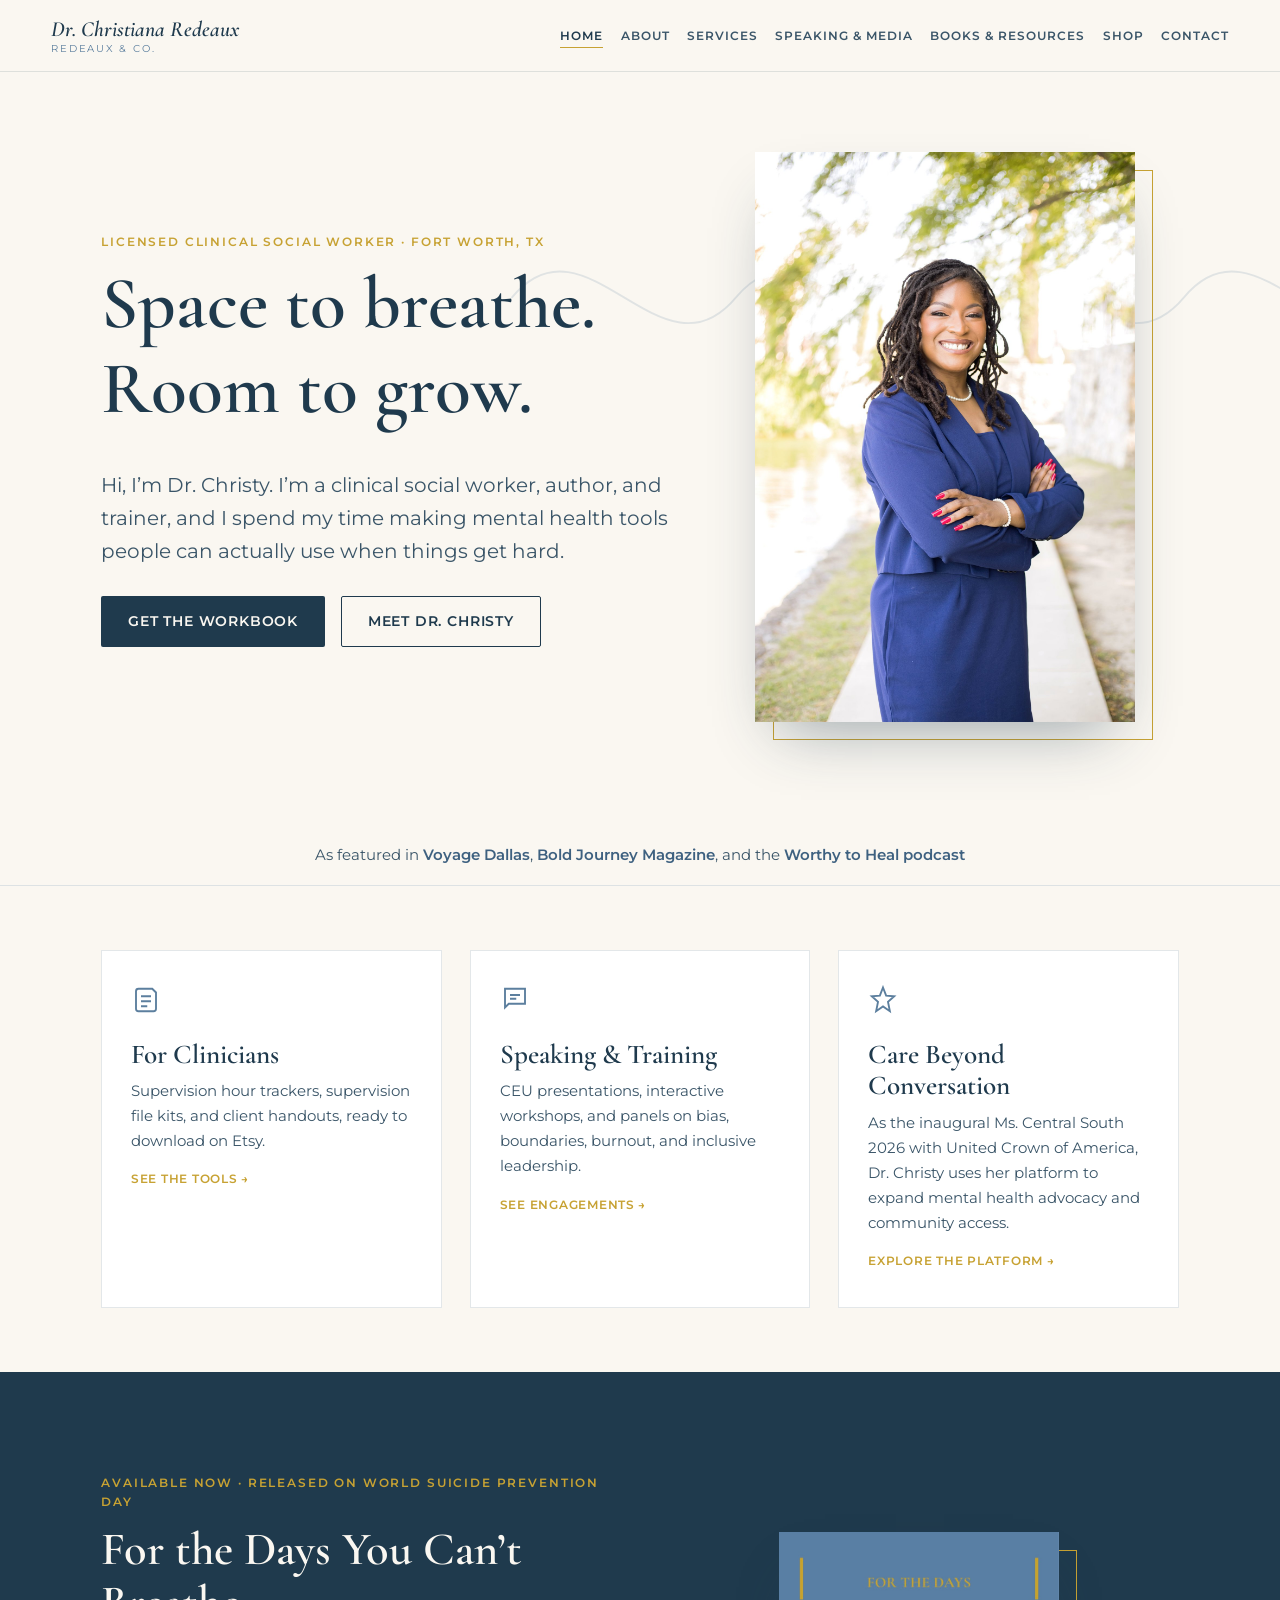
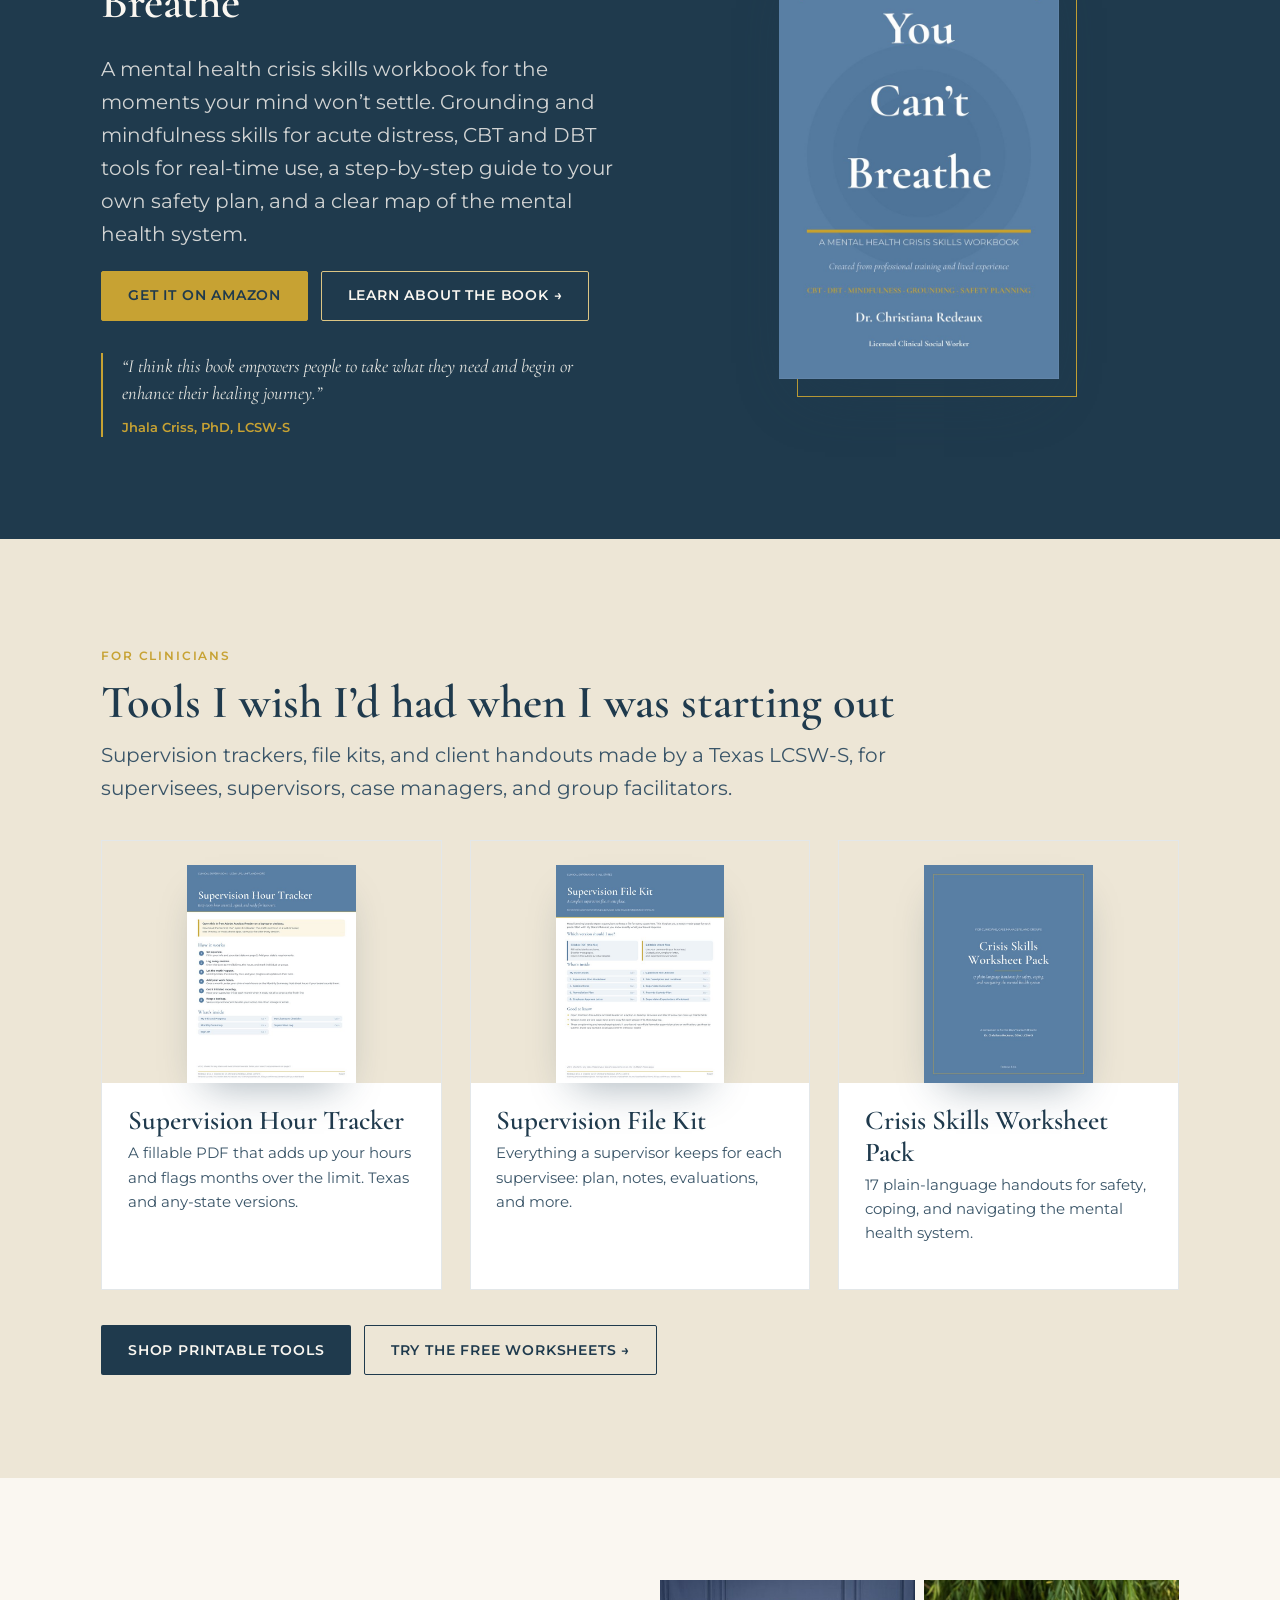
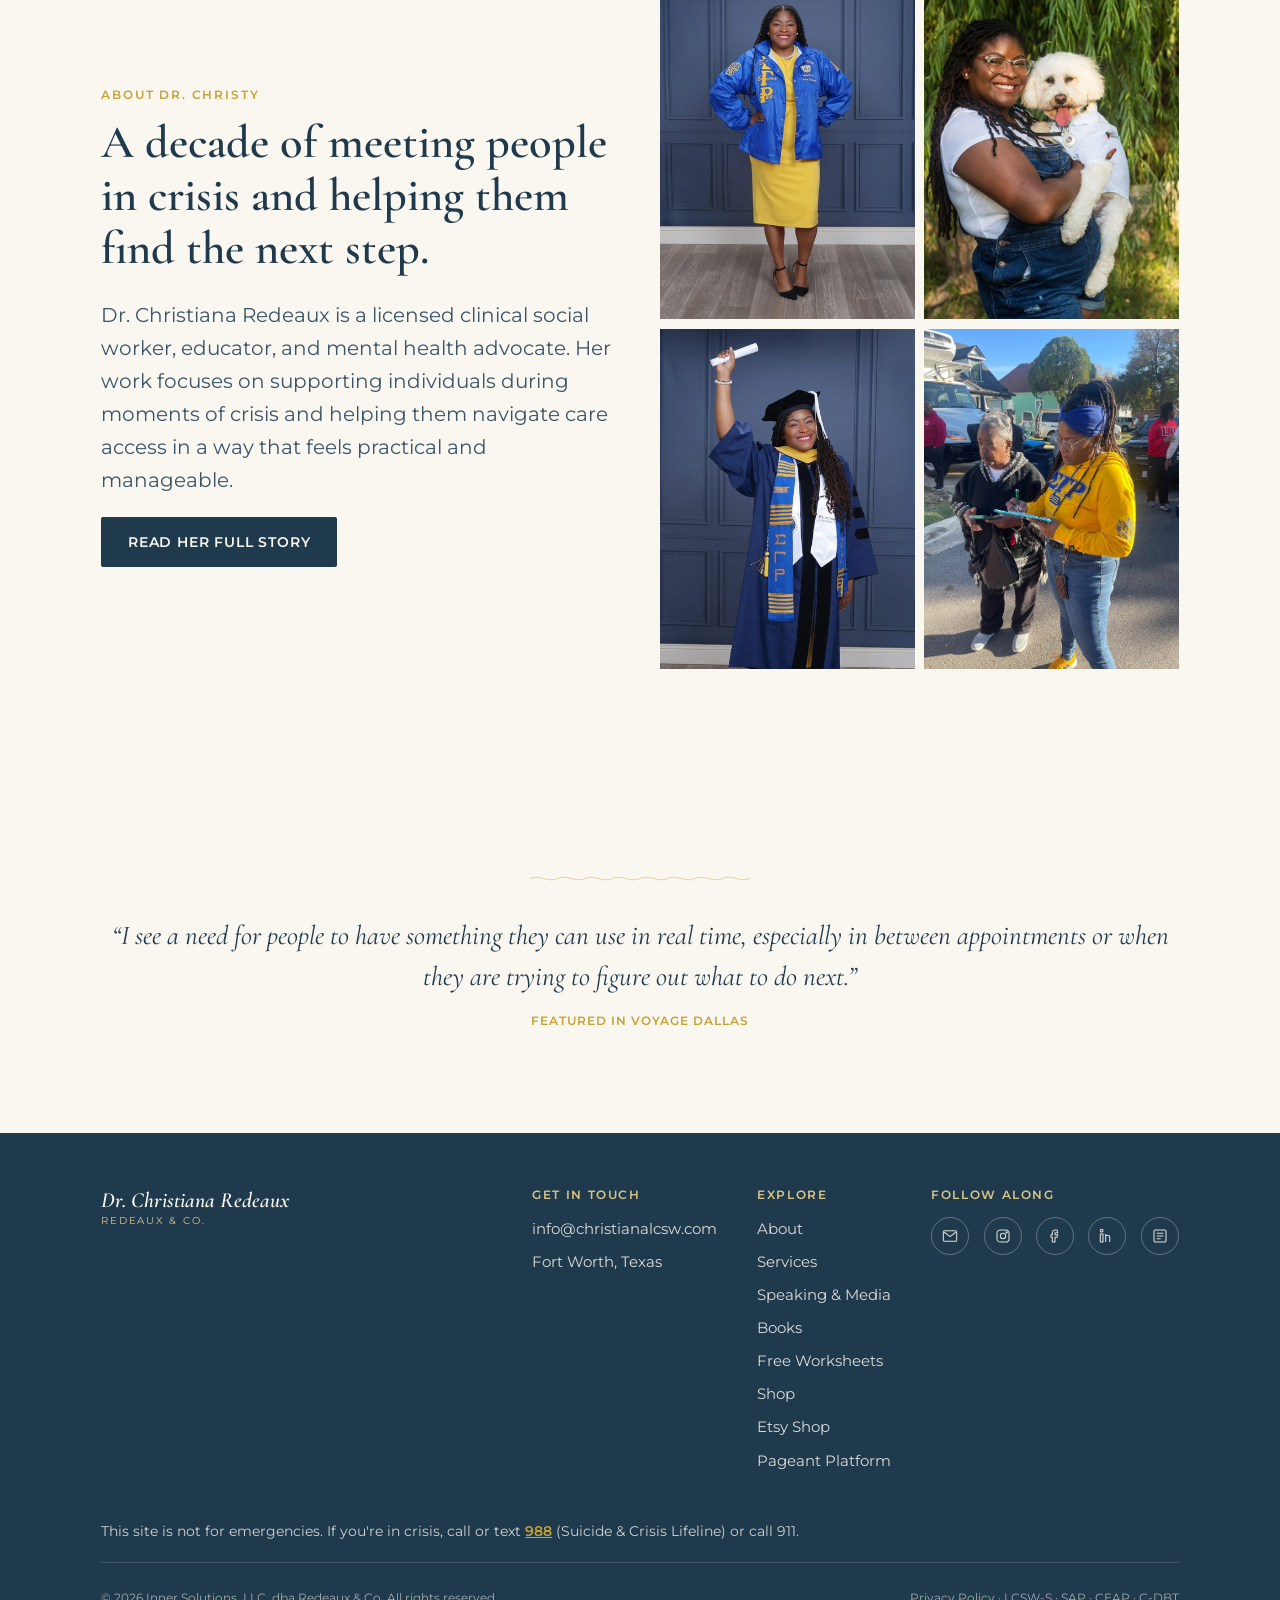
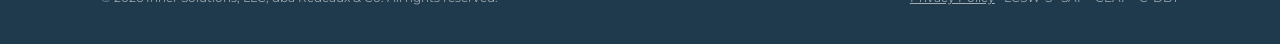
==== commit 83f906d5: "Restore SAP credential across site Co-Authored-By: Claude Opus 5.5 <noreply@anthropic.com> Claude-Se" ====
--- a/index.html
+++ b/index.html
@@ -249,7 +249,7 @@
     <p class="footer-crisis">This site is not for emergencies. If you're in crisis, call or text <a href="tel:988">988</a> (Suicide &amp; Crisis Lifeline) or call 911.</p>
     <div class="footer-bottom">
       <span>&copy; 2026 Inner Solutions, LLC, dba Redeaux &amp; Co. All rights reserved.</span>
-      <span><a href="privacy.html">Privacy Policy</a> &middot; LCSW-S &middot; CEAP &middot; C-DBT</span>
+      <span><a href="privacy.html">Privacy Policy</a> &middot; LCSW-S &middot; SAP &middot; CEAP &middot; C-DBT</span>
     </div>
   </div>
 </footer>
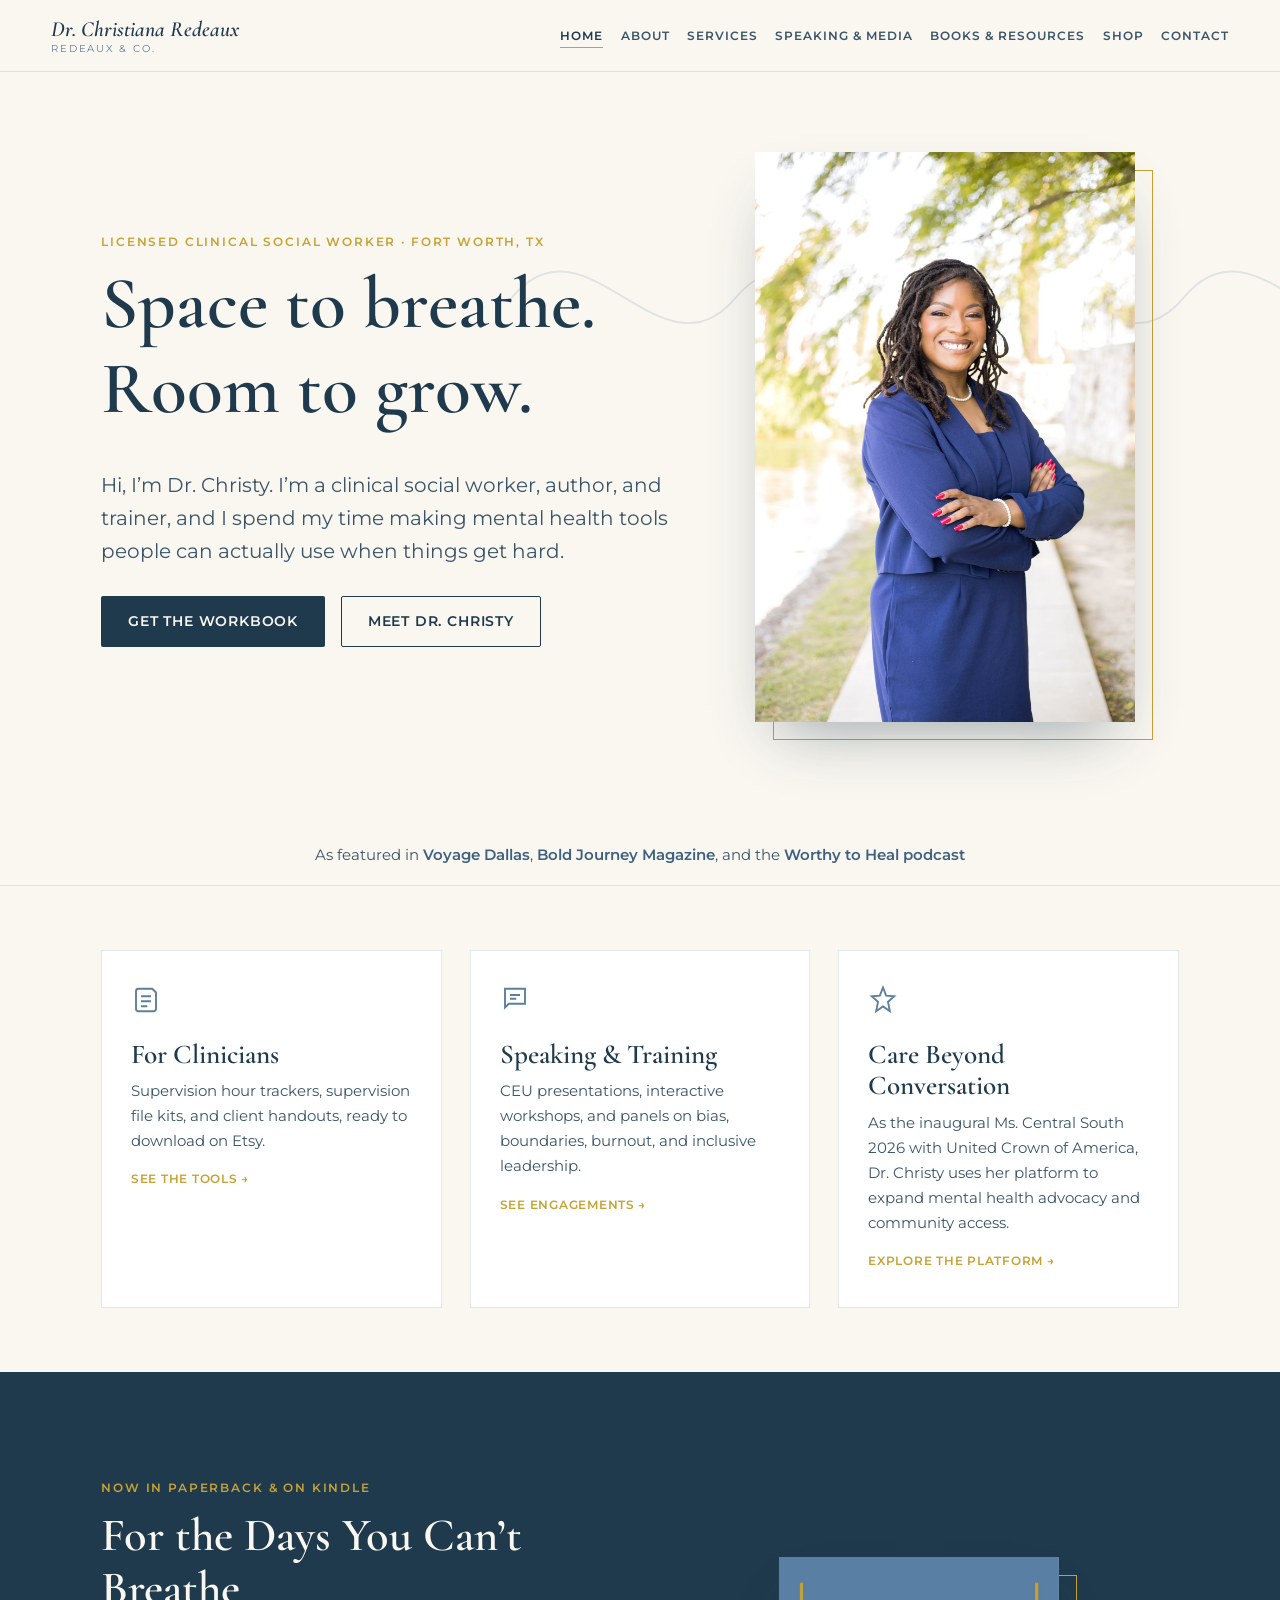
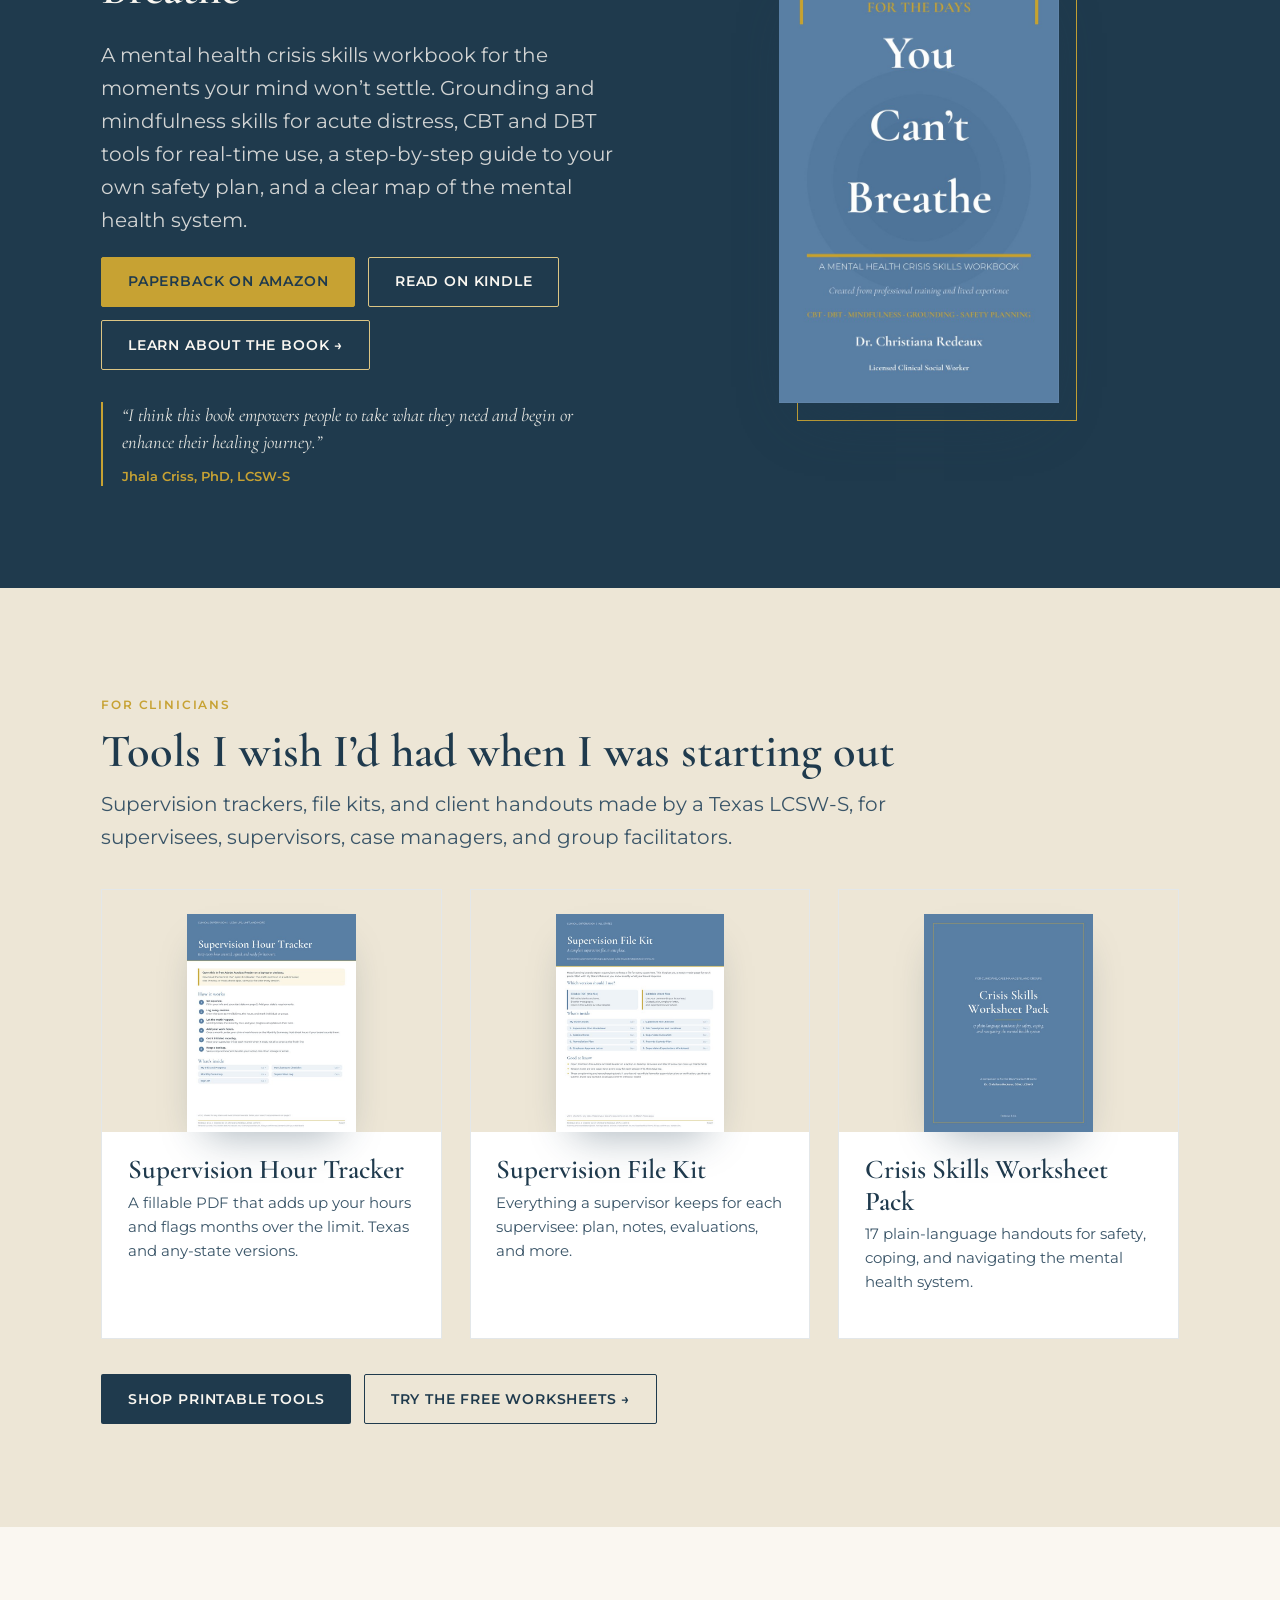
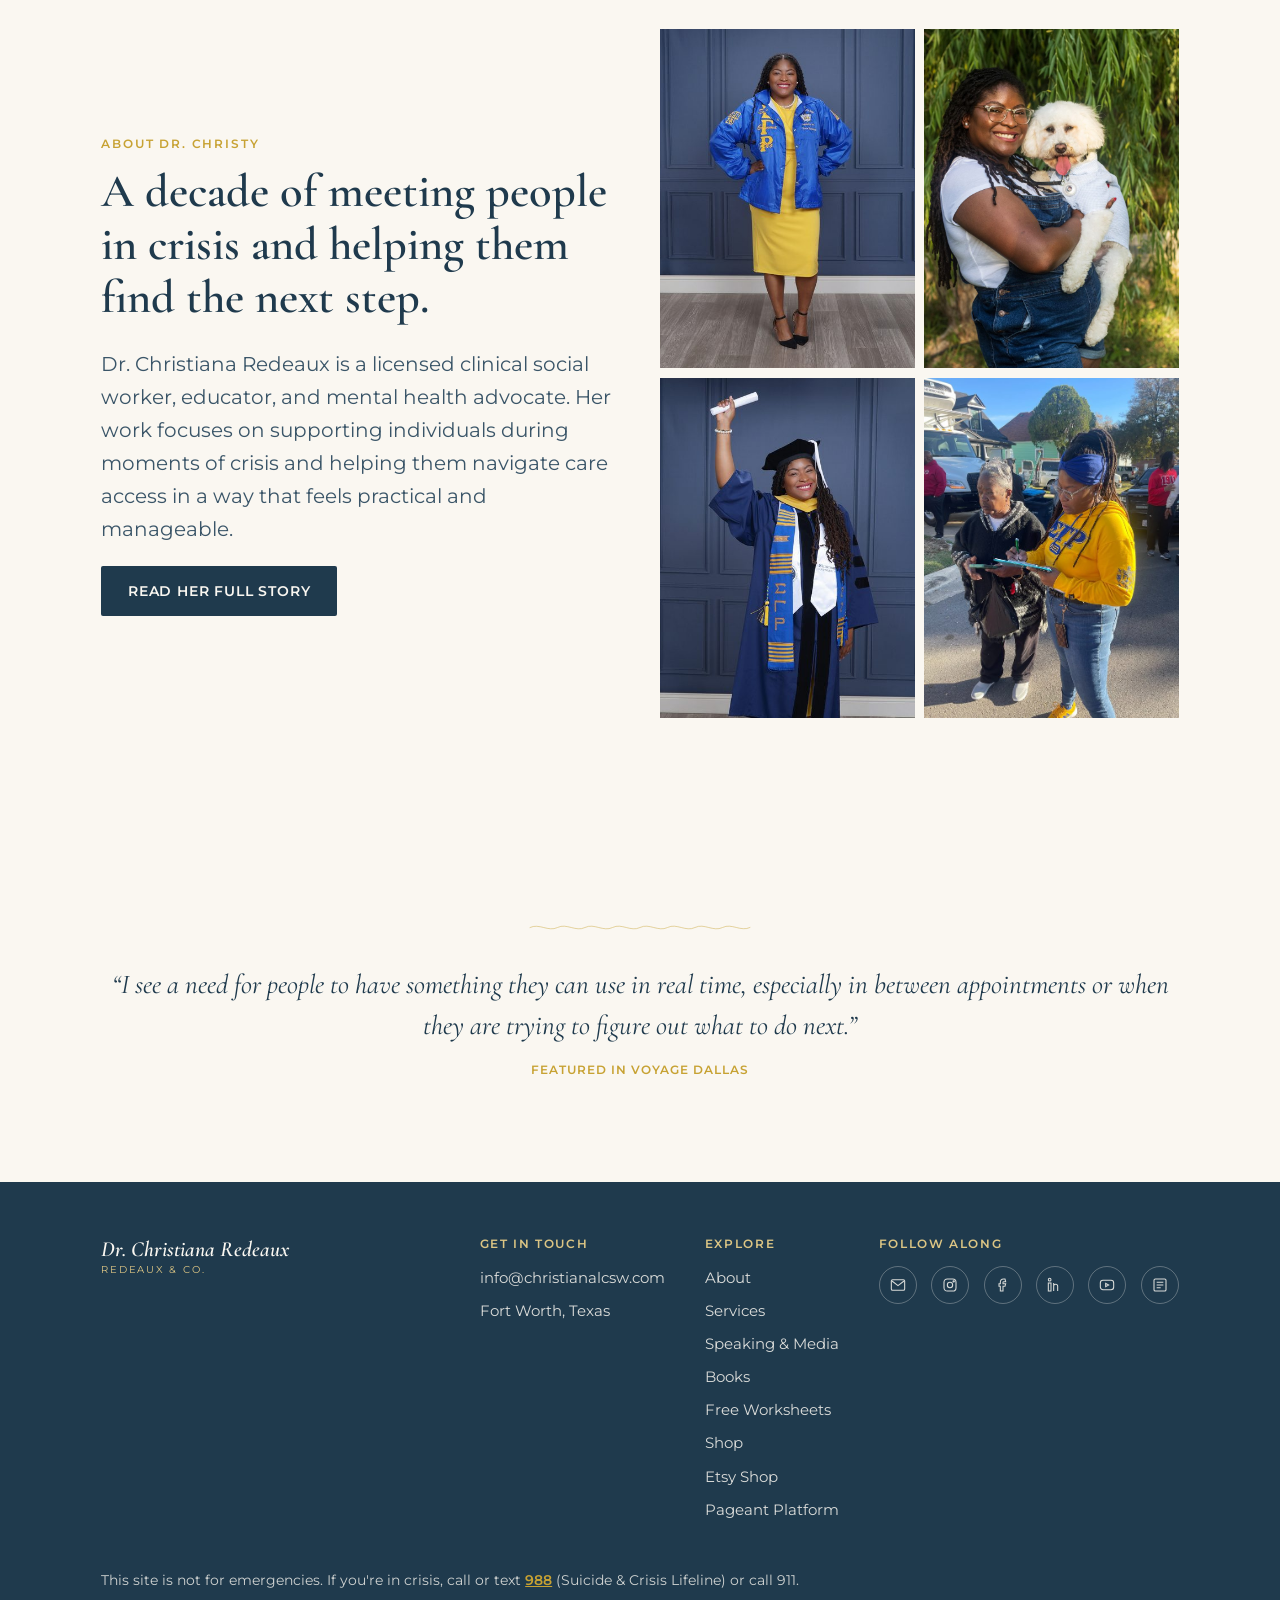
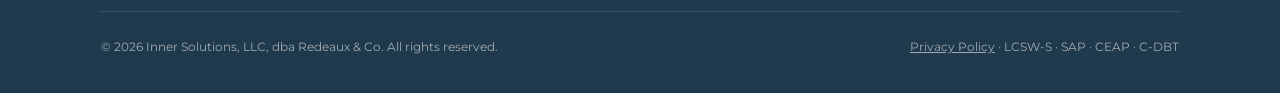
==== commit bf358fb4: "Add Kindle edition, open coloring book bundles, add YouTube - Workbook card and homepage: Paperback " ====
--- a/index.html
+++ b/index.html
@@ -14,7 +14,7 @@
 <meta property="og:url" content="https://christianalcsw.com/">
 <meta property="og:image" content="https://christianalcsw.com/hero.jpg">
 <meta name="twitter:card" content="summary_large_image">
-<script type="application/ld+json">{"@context": "https://schema.org", "@graph": [{"@type": "Person", "@id": "https://christianalcsw.com/#person", "name": "Christiana Redeaux", "honorificPrefix": "Dr.", "honorificSuffix": "DSW, LCSW-S", "alternateName": "Dr. Christy", "jobTitle": "Licensed Clinical Social Worker and Author", "url": "https://christianalcsw.com/", "image": "https://christianalcsw.com/about-portrait.jpg", "address": {"@type": "PostalAddress", "addressLocality": "Fort Worth", "addressRegion": "TX", "addressCountry": "US"}, "worksFor": {"@id": "https://christianalcsw.com/#org"}, "award": "Inaugural Ms. Central South 2026, United Crown of America", "alumniOf": [{"@type": "CollegeOrUniversity", "name": "Simmons University"}, {"@type": "CollegeOrUniversity", "name": "University of Texas at Arlington"}], "sameAs": ["https://www.instagram.com/redeauxandco/", "https://www.facebook.com/christiana.redeaux/", "https://www.linkedin.com/in/christianaredeaux/", "https://socialworkeroffduty.substack.com"]}, {"@type": "Organization", "@id": "https://christianalcsw.com/#org", "name": "Redeaux & Co.", "legalName": "Inner Solutions, LLC", "alternateName": "Inner Solutions Publishing", "url": "https://christianalcsw.com/", "sameAs": ["https://www.facebook.com/redeauxandco"], "email": "info@christianalcsw.com", "founder": {"@id": "https://christianalcsw.com/#person"}, "address": {"@type": "PostalAddress", "addressLocality": "Fort Worth", "addressRegion": "TX", "addressCountry": "US"}}]}</script>
+<script type="application/ld+json">{"@context": "https://schema.org", "@graph": [{"@type": "Person", "@id": "https://christianalcsw.com/#person", "name": "Christiana Redeaux", "honorificPrefix": "Dr.", "honorificSuffix": "DSW, LCSW-S", "alternateName": "Dr. Christy", "jobTitle": "Licensed Clinical Social Worker and Author", "url": "https://christianalcsw.com/", "image": "https://christianalcsw.com/about-portrait.jpg", "address": {"@type": "PostalAddress", "addressLocality": "Fort Worth", "addressRegion": "TX", "addressCountry": "US"}, "worksFor": {"@id": "https://christianalcsw.com/#org"}, "award": "Inaugural Ms. Central South 2026, United Crown of America", "alumniOf": [{"@type": "CollegeOrUniversity", "name": "Simmons University"}, {"@type": "CollegeOrUniversity", "name": "University of Texas at Arlington"}], "sameAs": ["https://www.instagram.com/redeauxandco/", "https://www.facebook.com/christiana.redeaux/", "https://www.linkedin.com/in/christianaredeaux/", "https://socialworkeroffduty.substack.com", "https://www.youtube.com/@drchristianalcsw"]}, {"@type": "Organization", "@id": "https://christianalcsw.com/#org", "name": "Redeaux & Co.", "legalName": "Inner Solutions, LLC", "alternateName": "Inner Solutions Publishing", "url": "https://christianalcsw.com/", "sameAs": ["https://www.facebook.com/redeauxandco"], "email": "info@christianalcsw.com", "founder": {"@id": "https://christianalcsw.com/#person"}, "address": {"@type": "PostalAddress", "addressLocality": "Fort Worth", "addressRegion": "TX", "addressCountry": "US"}}]}</script>
 <link rel="preconnect" href="https://fonts.googleapis.com">
 <link href="https://fonts.googleapis.com/css2?family=Cormorant+Garamond:ital,wght@0,500;0,600;1,500;1,600&family=Montserrat:wght@400;500;600;700&display=swap" rel="stylesheet">
 <link rel="stylesheet" href="style.css">
@@ -122,11 +122,12 @@
     <div class="wrap" style="position:relative;">
       <div class="grid-2" style="align-items:center;">
         <div>
-          <span class="eyebrow">Available now &middot; Released on World Suicide Prevention Day</span>
+          <span class="eyebrow">Now in paperback &amp; on Kindle</span>
           <h2>For the Days You Can&rsquo;t Breathe</h2>
           <p class="lede" style="color:rgba(250,247,241,0.82);">A mental health crisis skills workbook for the moments your mind won&rsquo;t settle. Grounding and mindfulness skills for acute distress, CBT and DBT tools for real&#8209;time use, a step&#8209;by&#8209;step guide to your own safety plan, and a clear map of the mental health system.</p>
           <div style="display:flex; flex-wrap:wrap; gap:0.8rem; margin-top:0.8rem;">
-            <a href="https://a.co/d/07p84dok" target="_blank" rel="noopener" class="btn btn-primary" style="background:var(--gold); border-color:var(--gold); color:var(--ink);">Get It on Amazon</a>
+            <a href="https://a.co/d/07p84dok" target="_blank" rel="noopener" class="btn btn-primary" style="background:var(--gold); border-color:var(--gold); color:var(--ink);">Paperback on Amazon</a>
+            <a href="https://a.co/d/0b3sGsdm" target="_blank" rel="noopener" class="btn btn-ghost on-dark">Read on Kindle</a>
             <a href="books.html" class="btn btn-ghost on-dark">Learn About the Book &rarr;</a>
           </div>
           <blockquote class="home-praise">
@@ -241,6 +242,7 @@
             <a href="https://www.instagram.com/redeauxandco/" target="_blank" rel="noopener" aria-label="Instagram"><svg width="16" height="16" viewBox="0 0 24 24" fill="none" stroke="currentColor" stroke-width="1.6"><rect x="3" y="3" width="18" height="18" rx="5"/><circle cx="12" cy="12" r="4"/><circle cx="17.5" cy="6.5" r="1"/></svg></a>
             <a href="https://www.facebook.com/redeauxandco" target="_blank" rel="noopener" aria-label="Redeaux &amp; Co. on Facebook"><svg width="16" height="16" viewBox="0 0 24 24" fill="none" stroke="currentColor" stroke-width="1.6"><path d="M15 3h-2a5 5 0 0 0-5 5v2H6v4h2v7h4v-7h3l1-4h-4V8a1 1 0 0 1 1-1h3z"/></svg></a>
             <a href="https://www.linkedin.com/in/christianaredeaux/" target="_blank" rel="noopener" aria-label="LinkedIn"><svg width="16" height="16" viewBox="0 0 24 24" fill="none" stroke="currentColor" stroke-width="1.6"><rect x="2" y="9" width="4" height="12"/><circle cx="4" cy="4" r="2"/><path d="M10 21v-7a3 3 0 0 1 6 0v7M10 9v12"/></svg></a>
+            <a href="https://www.youtube.com/@drchristianalcsw" target="_blank" rel="noopener" aria-label="YouTube"><svg width="16" height="16" viewBox="0 0 24 24" fill="none" stroke="currentColor" stroke-width="1.6"><rect x="2" y="5" width="20" height="14" rx="4"/><path d="M10 9.5v5l4.5-2.5z"/></svg></a>
             <a href="https://socialworkeroffduty.substack.com" target="_blank" rel="noopener" aria-label="Substack"><svg width="16" height="16" viewBox="0 0 24 24" fill="none" stroke="currentColor" stroke-width="1.6"><rect x="3" y="3" width="18" height="18" rx="2"/><path d="M7 8h10M7 12h10M7 16h6"/></svg></a>
           </div>
         </div>
--- a/style.css
+++ b/style.css
@@ -498,3 +498,8 @@
 /* Crisis line in footer */
 .footer-crisis { font-size: 0.85rem; color: rgba(250,247,241,0.8); margin: 0 0 1.2rem; }
 .footer-crisis a { color: var(--gold); font-weight: 600; }
+
+/* Paperback + Kindle buttons on a book card */
+.format-label { font-size: 0.8rem; letter-spacing: 0.04em; margin: 0 0 0.6rem; opacity: 0.85; }
+.btn-pair { display: flex; flex-wrap: wrap; gap: 0.6rem; }
+.btn-pair .btn { flex: 1 1 8.5rem; justify-content: center; padding: 0.9em 1.2em; }
